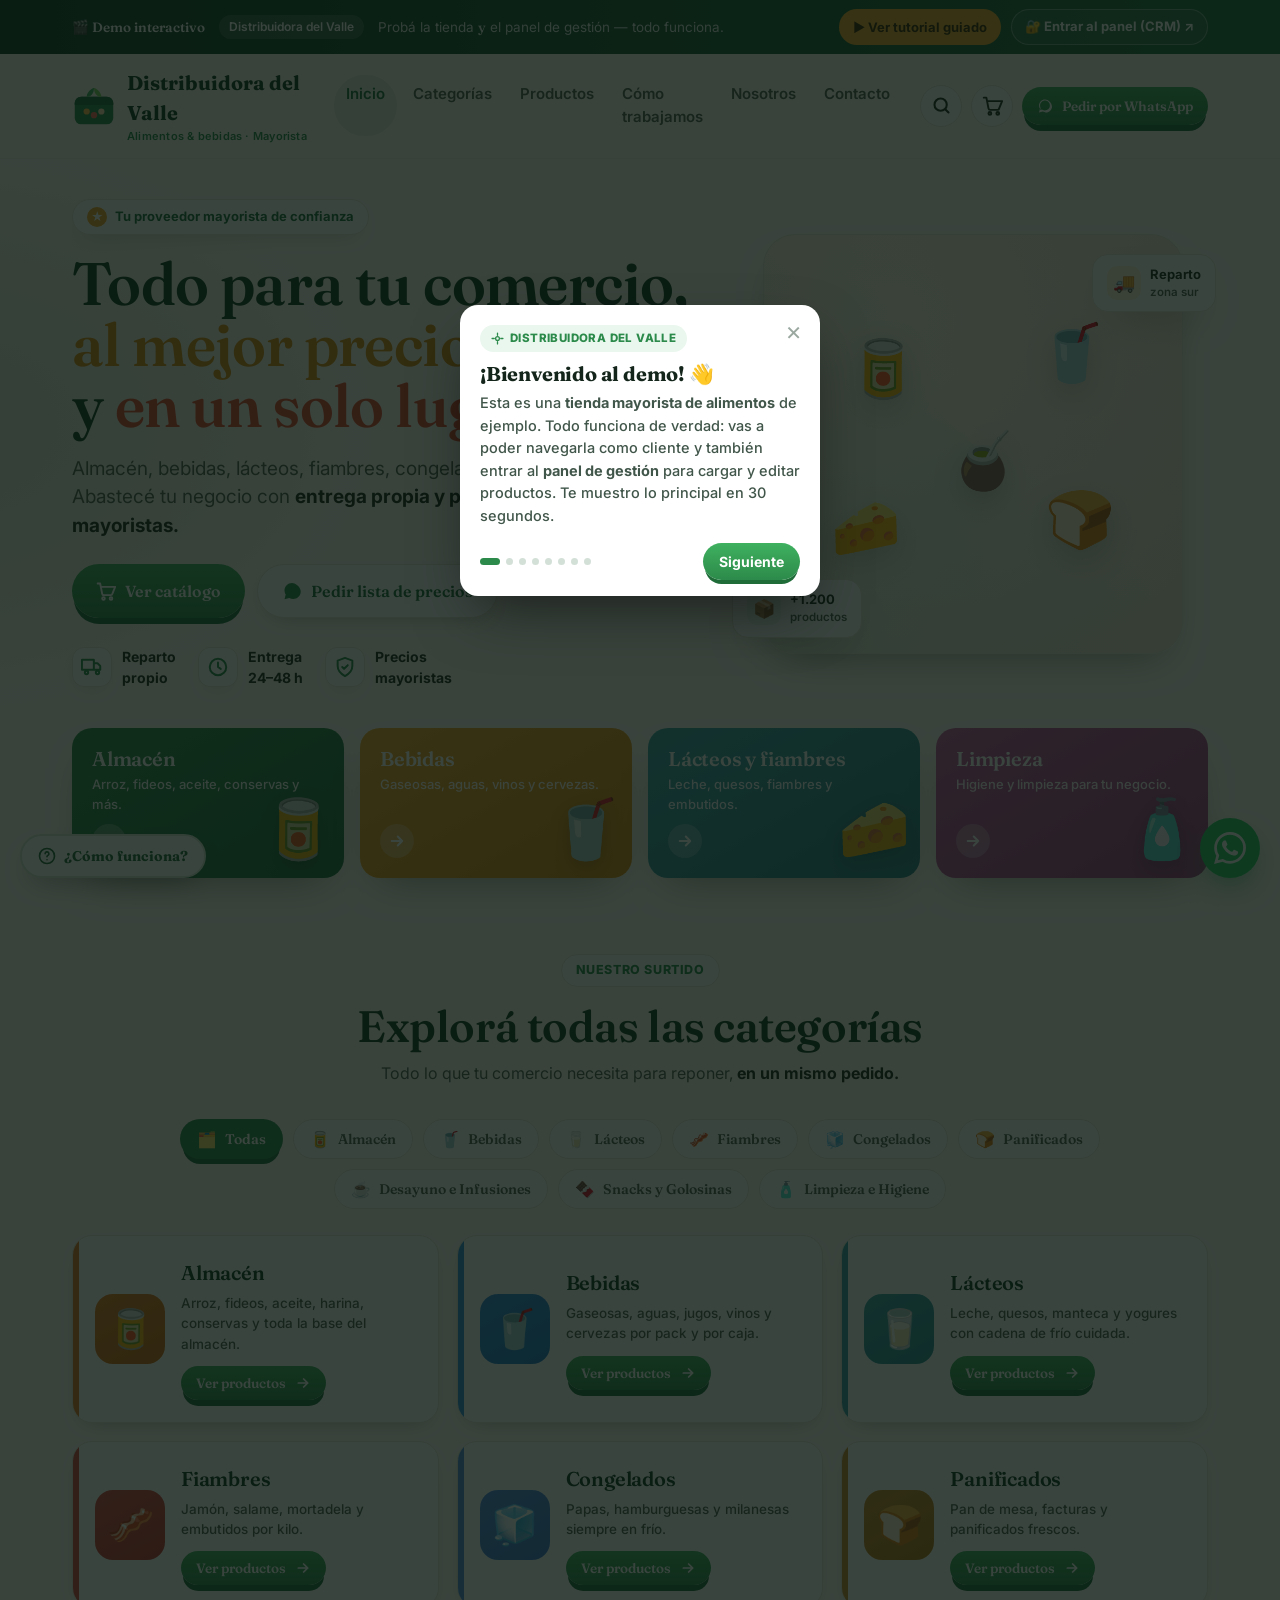
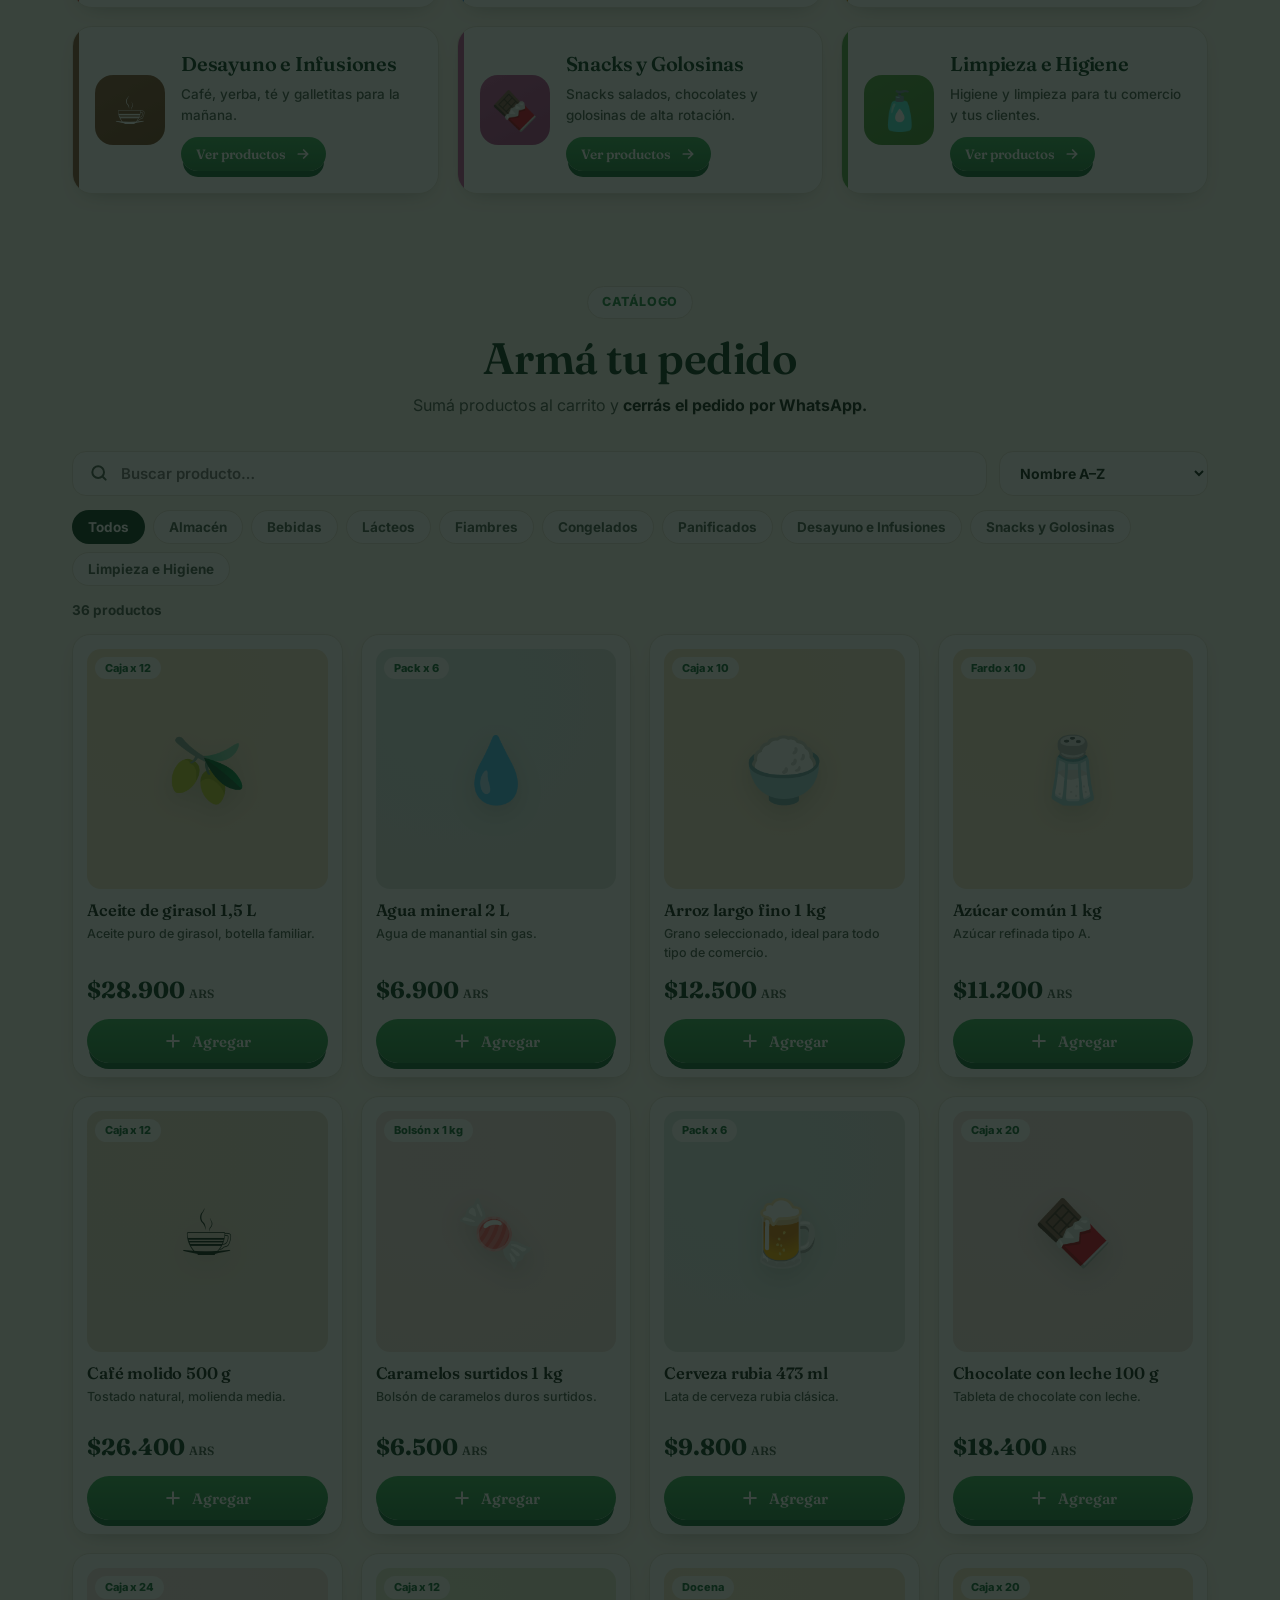
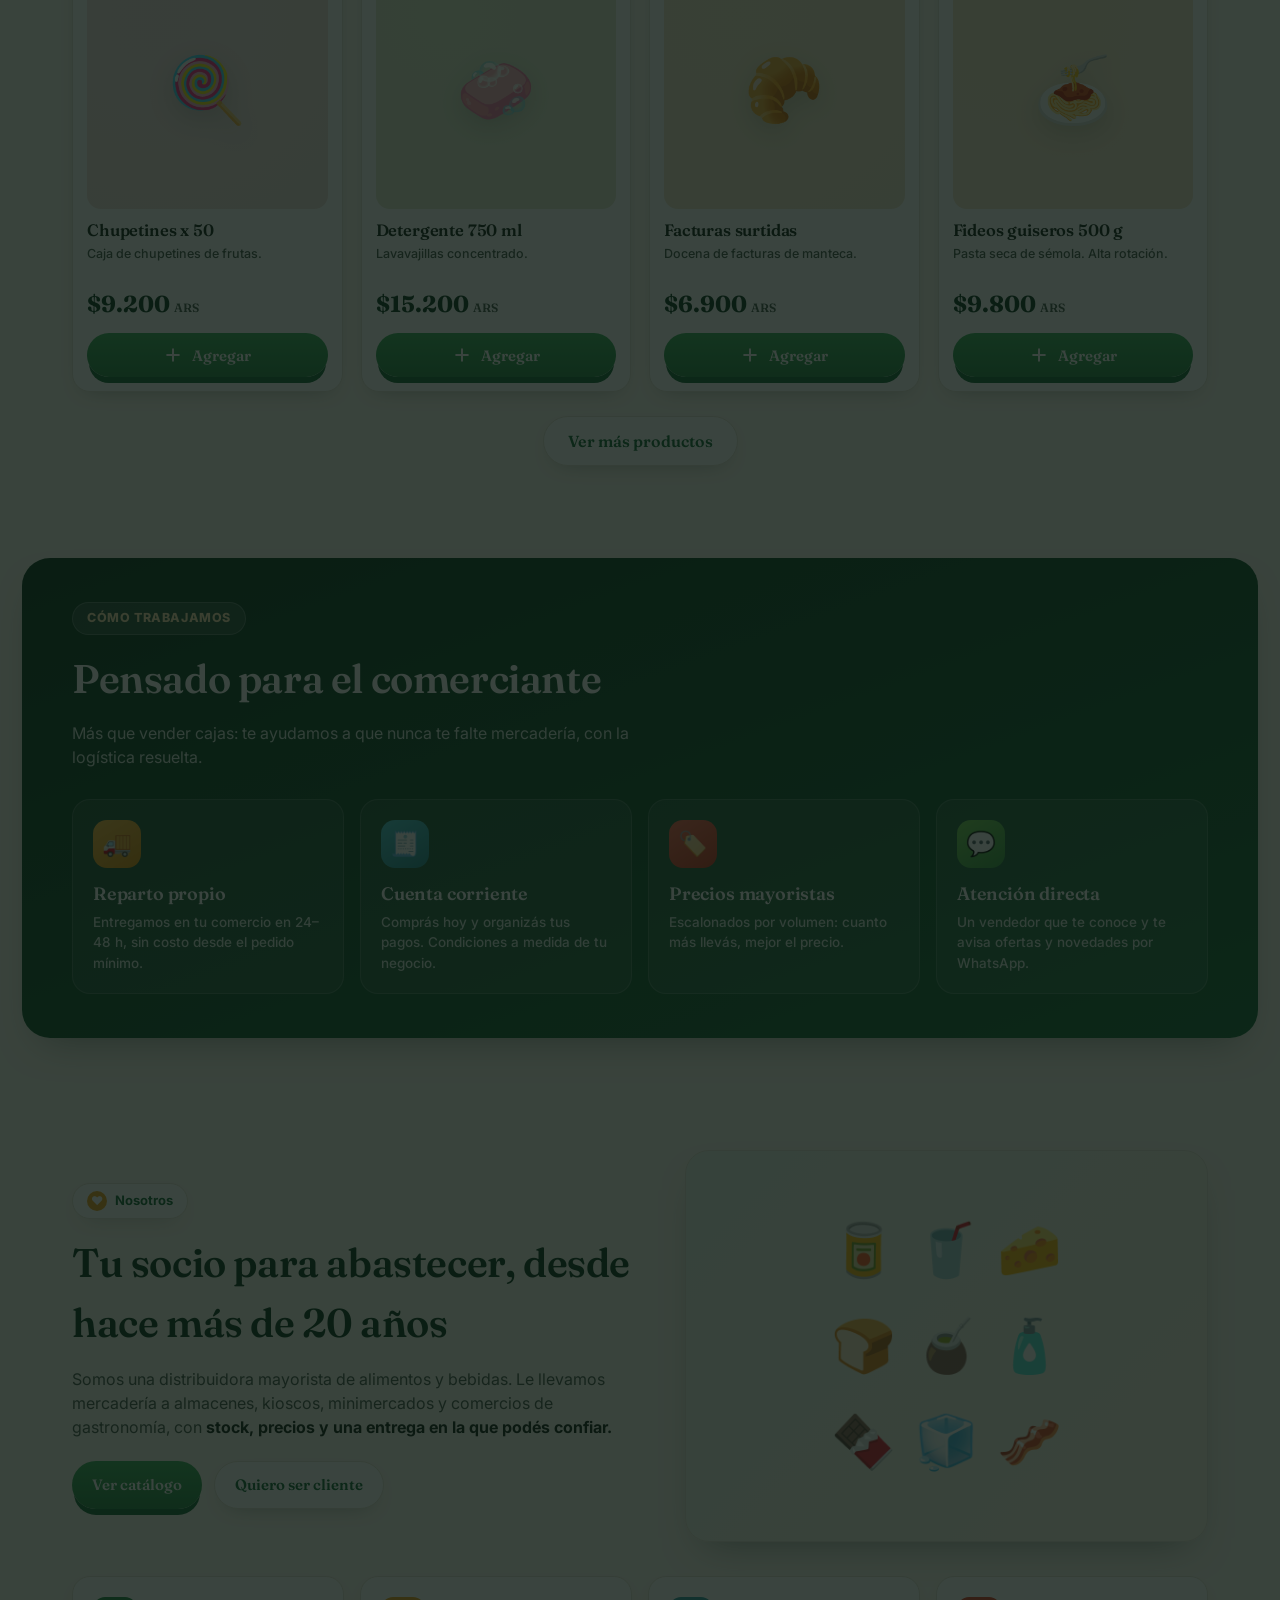
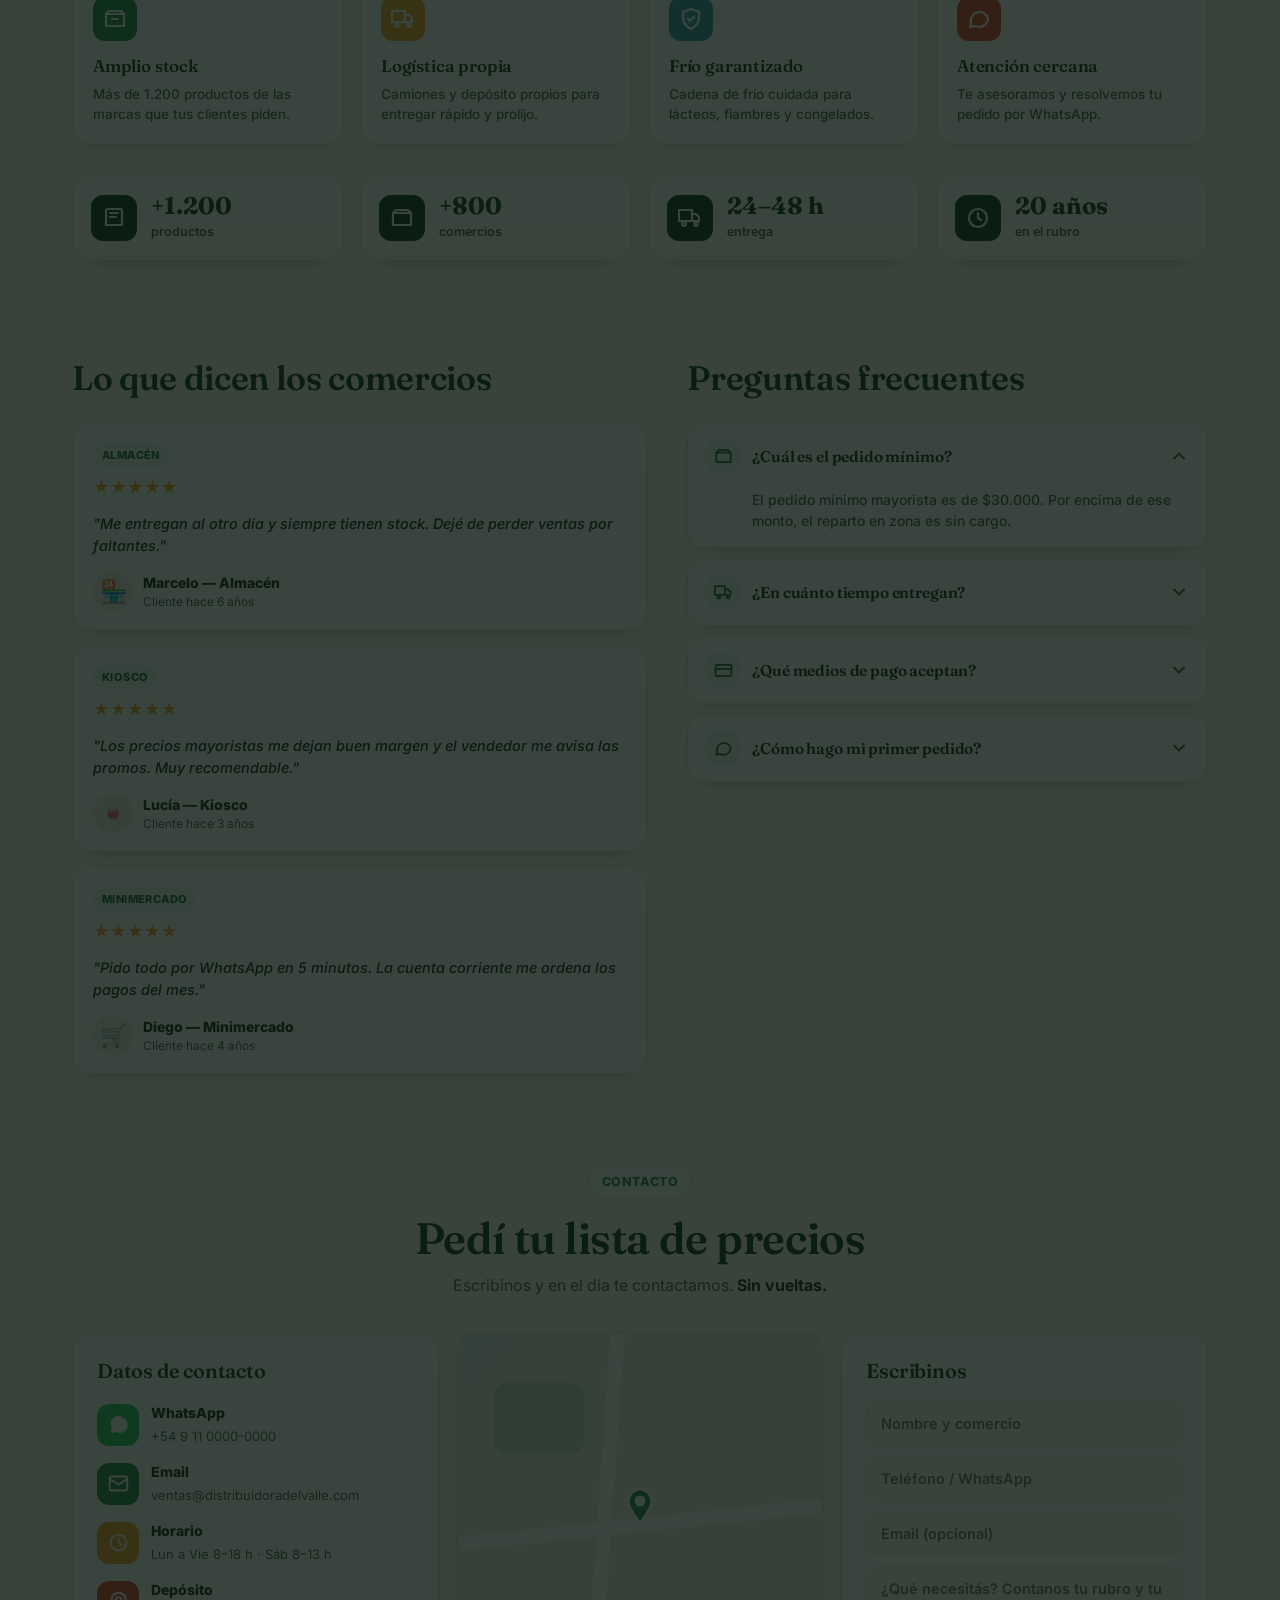
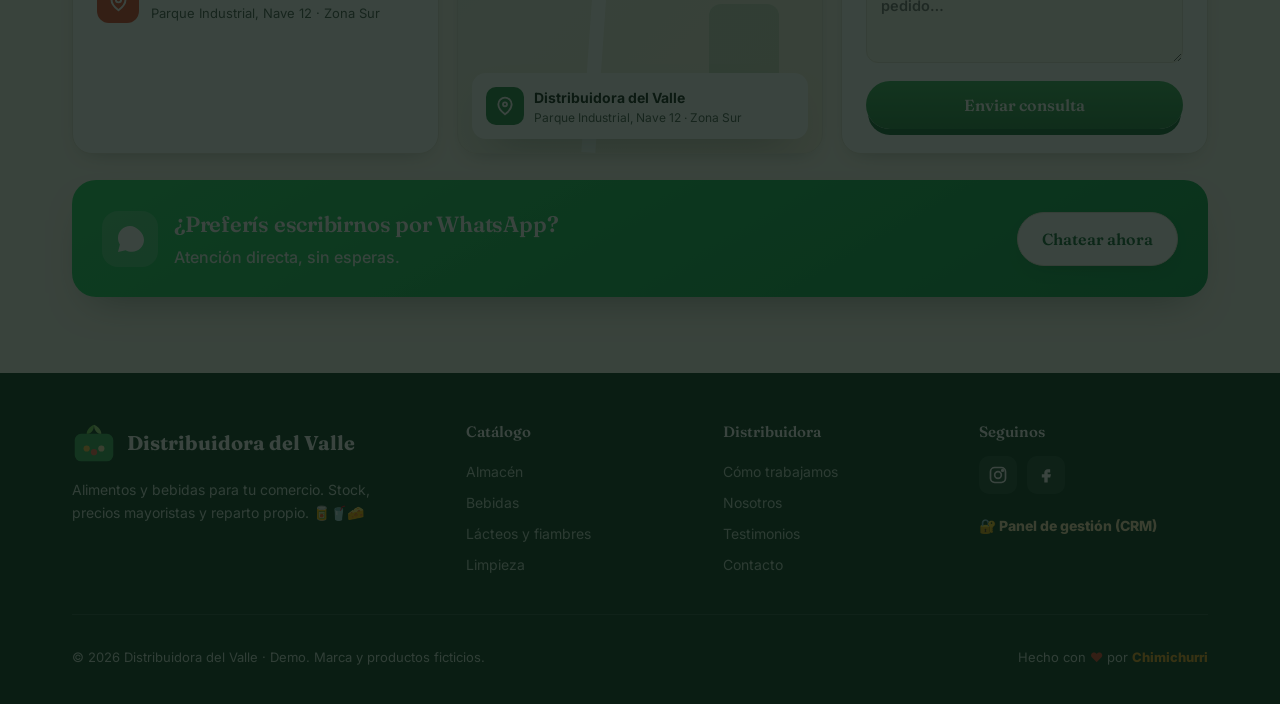
==== index.html @ 8af91041 "Demo Distribuidora del Valle (tienda + CRM + tutorial) — Chimichurri" ====
<!DOCTYPE html>
<html lang="es">
<head>
<meta charset="UTF-8">
<meta name="viewport" content="width=device-width, initial-scale=1.0">
<title>Distribuidora del Valle — Alimentos y bebidas para tu comercio</title>
<meta name="description" content="Demo interactivo de tienda mayorista + panel de gestión. Hecho por Chimichurri.">
<link rel="preconnect" href="https://fonts.googleapis.com">
<link rel="preconnect" href="https://fonts.gstatic.com" crossorigin>
<link href="https://fonts.googleapis.com/css2?family=Fraunces:opsz,wght@9..144,500;9..144,600;9..144,700&family=Inter:wght@400;500;600;700;800&display=swap" rel="stylesheet">
<link rel="stylesheet" href="styles.css?v=1">
<link rel="stylesheet" href="tour.css?v=1">
</head>
<body>

<!-- ============ RIBBON DEMO ============ -->
<div class="demobar">
  <div class="wrap">
    <b>🎬 Demo interactivo</b>
    <span class="chip">Distribuidora del Valle</span>
    <span style="opacity:.85">Probá la tienda <b>y</b> el panel de gestión — todo funciona.</span>
    <div class="db-actions">
      <button type="button" class="db-tour" id="startTour">▶ Ver tutorial guiado</button>
      <a href="admin.html" id="panelLink">🔐 Entrar al panel (CRM) ↗</a>
    </div>
  </div>
</div>

<!-- ============ HEADER ============ -->
<header class="header" id="header">
  <nav class="nav">
    <a href="#inicio" class="brand">
      <svg class="logo" viewBox="0 0 48 48" fill="none" xmlns="http://www.w3.org/2000/svg" aria-hidden="true">
        <rect x="3" y="14" width="42" height="30" rx="7" fill="#2c8a4a"/>
        <path d="M3 21c0-3.9 3.1-7 7-7h28c3.9 0 7 3.1 7 7v2H3v-2Z" fill="#1c6d3d"/>
        <path d="M24 4c-5 2-8 6-8 10 4 0 8-3 8-10Z" fill="#3fb15f"/>
        <path d="M24 4c5 2 8 6 8 10-4 0-8-3-8-10Z" fill="#7bd85a"/>
        <circle cx="16" cy="30" r="3.4" fill="#ffbe45"/><circle cx="24" cy="34" r="3.4" fill="#ff6a52"/><circle cx="32" cy="30" r="3.4" fill="#ffe6b3"/>
      </svg>
      <span>Distribuidora del Valle<small>Alimentos & bebidas · Mayorista</small></span>
    </a>
    <div class="menu">
      <a href="#inicio" class="active">Inicio</a>
      <a href="#categorias">Categorías</a>
      <a href="#productos">Productos</a>
      <a href="#servicios">Cómo trabajamos</a>
      <a href="#nosotros">Nosotros</a>
      <a href="#contacto">Contacto</a>
    </div>
    <div class="nav-tools">
      <button class="icon-btn" id="searchBtn" aria-label="Buscar">
        <svg viewBox="0 0 24 24" fill="none" stroke="currentColor" stroke-width="2.4" stroke-linecap="round"><circle cx="11" cy="11" r="7"/><path d="m20 20-3.2-3.2"/></svg>
      </button>
      <button class="icon-btn" id="cartBtn" aria-label="Carrito">
        <svg viewBox="0 0 24 24" fill="none" stroke="currentColor" stroke-width="2.2" stroke-linecap="round" stroke-linejoin="round"><circle cx="9" cy="21" r="1.6"/><circle cx="18" cy="21" r="1.6"/><path d="M2 3h3l2.4 12.3a2 2 0 0 0 2 1.7h8.2a2 2 0 0 0 2-1.6L23 7H6"/></svg>
        <span class="cart-count" id="cartCount" style="display:none">0</span>
      </button>
      <a href="#" class="btn btn-green btn-sm js-wa" data-wa="¡Hola! Quiero hacer un pedido mayorista."><svg class="wa-ico" viewBox="0 0 32 32" fill="currentColor"><path d="M16 3C9.4 3 4 8.4 4 15c0 2.4.7 4.6 1.9 6.5L4 29l7.7-1.8c1.8 1 3.9 1.6 6.1 1.6h.2c6.6 0 12-5.4 12-12S22.6 3 16 3zm0 21.8c-1.9 0-3.7-.5-5.3-1.5l-.4-.2-4 .9.9-3.9-.3-.4A9.8 9.8 0 0 1 6.2 15C6.2 9.6 10.6 5.2 16 5.2S25.8 9.6 25.8 15 21.4 24.8 16 24.8z"/></svg>Pedir por WhatsApp</a>
      <button class="icon-btn hamb" id="hambBtn" aria-label="Menú">
        <svg viewBox="0 0 24 24" fill="none" stroke="currentColor" stroke-width="2.4" stroke-linecap="round"><path d="M4 7h16M4 12h16M4 17h16"/></svg>
      </button>
    </div>
  </nav>
</header>

<!-- Mobile drawer -->
<div class="drawer" id="drawer">
  <div class="scrim" data-close></div>
  <div class="panel">
    <button class="close" data-close aria-label="Cerrar"><svg viewBox="0 0 24 24" fill="none" stroke="currentColor" stroke-width="2.4" stroke-linecap="round"><path d="M6 6l12 12M18 6L6 18"/></svg></button>
    <a href="#inicio" data-close>Inicio</a>
    <a href="#categorias" data-close>Categorías</a>
    <a href="#productos" data-close>Productos</a>
    <a href="#servicios" data-close>Cómo trabajamos</a>
    <a href="#nosotros" data-close>Nosotros</a>
    <a href="#contacto" data-close>Contacto</a>
    <a href="admin.html" data-close>🔐 Panel (CRM)</a>
    <a href="#" class="btn btn-green js-wa" data-wa="¡Hola! Quiero hacer un pedido." style="margin-top:10px">Pedir por WhatsApp</a>
  </div>
</div>

<!-- Cart drawer -->
<div class="drawer cart-drawer" id="cartDrawer">
  <div class="scrim" data-close></div>
  <div class="panel">
    <div class="cart-head">
      <h3>Tu pedido</h3>
      <button class="close" data-close aria-label="Cerrar"><svg viewBox="0 0 24 24" fill="none" stroke="currentColor" stroke-width="2.4" stroke-linecap="round"><path d="M6 6l12 12M18 6L6 18"/></svg></button>
    </div>
    <div class="cart-items" id="cartItems"></div>
    <div class="cart-empty" id="cartEmpty">
      <div style="font-size:56px">🛒</div>
      <p>Tu pedido está vacío.<br>Agregá productos del catálogo.</p>
      <a href="#productos" class="btn btn-green" data-close>Ver productos</a>
    </div>
    <div class="cart-foot" id="cartFoot" style="display:none">
      <div class="cart-total"><span>Total</span><b id="cartTotal">$0</b></div>
      <button type="button" class="btn btn-green btn-lg" id="checkoutBtn">Enviar pedido por WhatsApp</button>
      <button type="button" class="cart-clear" id="clearCartBtn">Vaciar pedido</button>
      <p class="cart-note" id="minNote"></p>
    </div>
  </div>
</div>

<!-- ============ HERO ============ -->
<section class="hero" id="inicio">
  <div class="wrap">
    <div class="hero-grid">
      <div class="hero-copy reveal">
        <span class="eyebrow"><span class="dot">★</span> Tu proveedor mayorista de confianza</span>
        <h1>Todo para tu comercio,<br><span class="amber">al mejor precio</span><br>y <span class="tomato">en un solo lugar</span></h1>
        <p class="sub">Almacén, bebidas, lácteos, fiambres, congelados y limpieza. Abastecé tu negocio con <b>entrega propia y precios mayoristas.</b></p>
        <div class="hero-cta">
          <a href="#productos" class="btn btn-green btn-lg">
            <svg viewBox="0 0 24 24" fill="none" stroke="currentColor" stroke-width="2.2" stroke-linecap="round" stroke-linejoin="round"><circle cx="9" cy="21" r="1.6"/><circle cx="18" cy="21" r="1.6"/><path d="M2 3h3l2.4 12.3a2 2 0 0 0 2 1.7h8.2a2 2 0 0 0 2-1.6L23 7H6"/></svg>
            Ver catálogo</a>
          <a href="#" class="btn btn-white btn-lg js-wa" data-wa="¡Hola! Quiero recibir la lista de precios mayorista."><svg class="wa-ico" viewBox="0 0 32 32" fill="#2c8a4a"><path d="M16 3C9.4 3 4 8.4 4 15c0 2.4.7 4.6 1.9 6.5L4 29l7.7-1.8c1.8 1 3.9 1.6 6.1 1.6h.2c6.6 0 12-5.4 12-12S22.6 3 16 3z"/></svg>Pedir lista de precios</a>
        </div>
        <div class="benefits">
          <div class="benefit"><span class="bi"><svg viewBox="0 0 24 24" fill="none" stroke="currentColor" stroke-width="2.2" stroke-linecap="round" stroke-linejoin="round"><path d="M1 4h13v11H1zM14 8h4l3 3v4h-7"/><circle cx="6" cy="18" r="1.8"/><circle cx="18" cy="18" r="1.8"/></svg></span>Reparto<br>propio</div>
          <div class="benefit"><span class="bi"><svg viewBox="0 0 24 24" fill="none" stroke="currentColor" stroke-width="2.2" stroke-linecap="round" stroke-linejoin="round"><circle cx="12" cy="12" r="9"/><path d="M12 7v5l3 2"/></svg></span>Entrega<br>24–48 h</div>
          <div class="benefit"><span class="bi"><svg viewBox="0 0 24 24" fill="none" stroke="currentColor" stroke-width="2.2" stroke-linecap="round" stroke-linejoin="round"><path d="M12 2 4 5v6c0 5 3.4 8.5 8 11 4.6-2.5 8-6 8-11V5Z"/><path d="m9 12 2 2 4-4"/></svg></span>Precios<br>mayoristas</div>
        </div>
      </div>
      <div class="hero-art reveal">
        <div class="hero-plate">
          <div class="ring"></div>
          <span class="em" style="left:20%;top:22%">🥫</span>
          <span class="em" style="right:18%;top:18%">🥤</span>
          <span class="em" style="left:16%;bottom:20%">🧀</span>
          <span class="em" style="right:16%;bottom:22%">🍞</span>
          <span class="em" style="left:44%;top:44%">🧉</span>
        </div>
        <div class="hero-badge hb1"><span class="hb-ic" style="background:#e9f7ee">📦</span><div><b>+1.200</b><span>productos</span></div></div>
        <div class="hero-badge hb2"><span class="hb-ic" style="background:#fff0d6">🚚</span><div><b>Reparto</b><span>zona sur</span></div></div>
      </div>
    </div>

    <!-- Quick cards -->
    <div class="quick">
      <a href="#productos" class="qcard q-green" data-jump="almacen"><h3>Almacén</h3><p>Arroz, fideos, aceite, conservas y más.</p><span class="go"><svg viewBox="0 0 24 24" fill="none" stroke="currentColor" stroke-width="2.6" stroke-linecap="round" stroke-linejoin="round"><path d="M5 12h14M13 6l6 6-6 6"/></svg></span><span class="em">🥫</span></a>
      <a href="#productos" class="qcard q-amber" data-jump="bebidas"><h3>Bebidas</h3><p>Gaseosas, aguas, vinos y cervezas.</p><span class="go"><svg viewBox="0 0 24 24" fill="none" stroke="currentColor" stroke-width="2.6" stroke-linecap="round" stroke-linejoin="round"><path d="M5 12h14M13 6l6 6-6 6"/></svg></span><span class="em">🥤</span></a>
      <a href="#productos" class="qcard q-cyan" data-jump="lacteos"><h3>Lácteos y fiambres</h3><p>Leche, quesos, fiambres y embutidos.</p><span class="go"><svg viewBox="0 0 24 24" fill="none" stroke="currentColor" stroke-width="2.6" stroke-linecap="round" stroke-linejoin="round"><path d="M5 12h14M13 6l6 6-6 6"/></svg></span><span class="em">🧀</span></a>
      <a href="#productos" class="qcard q-berry" data-jump="limpieza"><h3>Limpieza</h3><p>Higiene y limpieza para tu negocio.</p><span class="go"><svg viewBox="0 0 24 24" fill="none" stroke="currentColor" stroke-width="2.6" stroke-linecap="round" stroke-linejoin="round"><path d="M5 12h14M13 6l6 6-6 6"/></svg></span><span class="em">🧴</span></a>
    </div>
  </div>
</section>

<!-- ============ CATEGORÍAS ============ -->
<section class="band" id="categorias">
  <div class="wrap">
    <div class="section-head reveal">
      <span class="kicker">Nuestro surtido</span>
      <h2>Explorá todas las categorías</h2>
      <p>Todo lo que tu comercio necesita para reponer, <b>en un mismo pedido.</b></p>
    </div>
    <div class="tabs" id="catTabs"></div>
    <div class="cat-grid" id="catGrid"></div>
  </div>
</section>

<!-- ============ PRODUCTOS ============ -->
<section class="band tight" id="productos">
  <div class="wrap">
    <div class="section-head reveal">
      <span class="kicker">Catálogo</span>
      <h2>Armá tu pedido</h2>
      <p>Sumá productos al carrito y <b>cerrás el pedido por WhatsApp.</b></p>
    </div>
    <div class="shop-bar">
      <label class="shop-search"><svg viewBox="0 0 24 24" fill="none" stroke="currentColor" stroke-width="2.4" stroke-linecap="round"><circle cx="11" cy="11" r="7"/><path d="m20 20-3.2-3.2"/></svg><input type="search" id="shopSearch" placeholder="Buscar producto…" autocomplete="off"></label>
      <select id="shopSort" aria-label="Ordenar">
        <option value="az">Nombre A–Z</option>
        <option value="price-asc">Precio: menor a mayor</option>
        <option value="price-desc">Precio: mayor a menor</option>
      </select>
    </div>
    <div class="shop-cats" id="shopCats"></div>
    <div class="shop-count" id="shopCount"></div>
    <div class="prod-grid" id="prodGrid"></div>
    <div class="shop-empty" id="shopEmpty" style="display:none"><b>No encontramos productos</b><span>Probá con otra búsqueda o categoría.</span></div>
    <div class="shop-more" id="shopMore" style="display:none"><button type="button" class="btn btn-white btn-lg" id="loadMore">Ver más productos</button></div>
  </div>
</section>

<!-- ============ SERVICIOS ============ -->
<section class="band" id="servicios">
  <div class="svc-band reveal">
    <div class="svc-wrap">
      <div class="svc-head">
        <span class="kicker">Cómo trabajamos</span>
        <h2>Pensado para el comerciante</h2>
        <p>Más que vender cajas: te ayudamos a que nunca te falte mercadería, con la logística resuelta.</p>
      </div>
      <div class="svc-grid">
        <article class="svc"><span class="svc-ic sv-amber">🚚</span><h4>Reparto propio</h4><p>Entregamos en tu comercio en 24–48 h, sin costo desde el pedido mínimo.</p></article>
        <article class="svc"><span class="svc-ic sv-cyan">🧾</span><h4>Cuenta corriente</h4><p>Comprás hoy y organizás tus pagos. Condiciones a medida de tu negocio.</p></article>
        <article class="svc"><span class="svc-ic sv-tomato">🏷️</span><h4>Precios mayoristas</h4><p>Escalonados por volumen: cuanto más llevás, mejor el precio.</p></article>
        <article class="svc"><span class="svc-ic sv-lime">💬</span><h4>Atención directa</h4><p>Un vendedor que te conoce y te avisa ofertas y novedades por WhatsApp.</p></article>
      </div>
    </div>
  </div>
</section>

<!-- ============ NOSOTROS ============ -->
<section class="band" id="nosotros">
  <div class="wrap">
    <div class="about-top">
      <div class="reveal">
        <span class="eyebrow"><span class="dot">♥</span> Nosotros</span>
        <h2>Tu socio para abastecer, desde hace más de 20 años</h2>
        <p class="lead">Somos una distribuidora mayorista de alimentos y bebidas. Le llevamos mercadería a almacenes, kioscos, minimercados y comercios de gastronomía, con <b>stock, precios y una entrega en la que podés confiar.</b></p>
        <div class="hero-cta" style="margin-top:22px">
          <a href="#productos" class="btn btn-green">Ver catálogo</a>
          <a href="#" class="btn btn-white js-wa" data-wa="¡Hola! Quiero abrir una cuenta como comercio.">Quiero ser cliente</a>
        </div>
      </div>
      <div class="about-shot reveal">
        <div class="grid-em">
          <span>🥫</span><span>🥤</span><span>🧀</span>
          <span>🍞</span><span>🧉</span><span>🧴</span>
          <span>🍫</span><span>🧊</span><span>🥓</span>
        </div>
      </div>
    </div>
    <div class="about-blocks">
      <div class="ablock a-green reveal"><span class="ai"><svg viewBox="0 0 24 24" fill="none" stroke="currentColor" stroke-width="2.2" stroke-linecap="round" stroke-linejoin="round"><path d="M3 7h18v12H3zM3 7l3-3h12l3 3"/><path d="M9 12h6"/></svg></span><h4>Amplio stock</h4><p>Más de 1.200 productos de las marcas que tus clientes piden.</p></div>
      <div class="ablock a-amber reveal"><span class="ai"><svg viewBox="0 0 24 24" fill="none" stroke="currentColor" stroke-width="2.2" stroke-linecap="round" stroke-linejoin="round"><path d="M1 4h13v11H1zM14 8h4l3 3v4h-7"/><circle cx="6" cy="18" r="1.8"/><circle cx="18" cy="18" r="1.8"/></svg></span><h4>Logística propia</h4><p>Camiones y depósito propios para entregar rápido y prolijo.</p></div>
      <div class="ablock a-cyan reveal"><span class="ai"><svg viewBox="0 0 24 24" fill="none" stroke="currentColor" stroke-width="2.2" stroke-linecap="round" stroke-linejoin="round"><path d="M12 2 4 5v6c0 5 3.4 8.5 8 11 4.6-2.5 8-6 8-11V5Z"/><path d="m9 12 2 2 4-4"/></svg></span><h4>Frío garantizado</h4><p>Cadena de frío cuidada para lácteos, fiambres y congelados.</p></div>
      <div class="ablock a-tomato reveal"><span class="ai"><svg viewBox="0 0 24 24" fill="none" stroke="currentColor" stroke-width="2.2" stroke-linecap="round" stroke-linejoin="round"><path d="M21 11.5a8.4 8.4 0 0 1-9 8.4 8.4 8.4 0 0 1-4-1L3 20l1.1-4a8.4 8.4 0 1 1 16.9-4.5Z"/></svg></span><h4>Atención cercana</h4><p>Te asesoramos y resolvemos tu pedido por WhatsApp.</p></div>
    </div>
    <div class="stats">
      <div class="stat reveal"><span class="si"><svg viewBox="0 0 24 24" fill="none" stroke="currentColor" stroke-width="2.2" stroke-linecap="round" stroke-linejoin="round"><path d="M4 19V5a2 2 0 0 1 2-2h12a2 2 0 0 1 2 2v14"/><path d="M4 19h16M8 7h8M8 11h6"/></svg></span><div><b>+1.200</b><span>productos</span></div></div>
      <div class="stat reveal"><span class="si"><svg viewBox="0 0 24 24" fill="none" stroke="currentColor" stroke-width="2.2" stroke-linecap="round" stroke-linejoin="round"><path d="M3 7h18v12H3zM3 7l3-3h12l3 3"/></svg></span><div><b>+800</b><span>comercios</span></div></div>
      <div class="stat reveal"><span class="si"><svg viewBox="0 0 24 24" fill="none" stroke="currentColor" stroke-width="2.2" stroke-linecap="round" stroke-linejoin="round"><path d="M1 4h13v11H1zM14 8h4l3 3v4h-7"/><circle cx="6" cy="18" r="1.8"/><circle cx="18" cy="18" r="1.8"/></svg></span><div><b>24–48 h</b><span>entrega</span></div></div>
      <div class="stat reveal"><span class="si"><svg viewBox="0 0 24 24" fill="none" stroke="currentColor" stroke-width="2.2" stroke-linecap="round" stroke-linejoin="round"><circle cx="12" cy="12" r="9"/><path d="M12 7v5l3 2"/></svg></span><div><b>20 años</b><span>en el rubro</span></div></div>
    </div>
  </div>
</section>

<!-- ============ TESTIMONIOS + FAQ ============ -->
<section class="band tight" id="testimonios">
  <div class="wrap">
    <div class="tf-grid">
      <div class="reveal">
        <h2>Lo que dicen los comercios</h2>
        <div class="testi-grid">
          <article class="testi"><span class="tag">Almacén</span><div class="stars">★★★★★</div><p class="txt">"Me entregan al otro día y siempre tienen stock. Dejé de perder ventas por faltantes."</p><div class="who"><span class="av">🏪</span><div><div class="nm">Marcelo — Almacén</div><div class="role">Cliente hace 6 años</div></div></div></article>
          <article class="testi"><span class="tag">Kiosco</span><div class="stars">★★★★★</div><p class="txt">"Los precios mayoristas me dejan buen margen y el vendedor me avisa las promos. Muy recomendable."</p><div class="who"><span class="av">🍬</span><div><div class="nm">Lucía — Kiosco</div><div class="role">Cliente hace 3 años</div></div></div></article>
          <article class="testi"><span class="tag">Minimercado</span><div class="stars">★★★★★</div><p class="txt">"Pido todo por WhatsApp en 5 minutos. La cuenta corriente me ordena los pagos del mes."</p><div class="who"><span class="av">🛒</span><div><div class="nm">Diego — Minimercado</div><div class="role">Cliente hace 4 años</div></div></div></article>
        </div>
      </div>
      <div class="reveal">
        <h2>Preguntas frecuentes</h2>
        <div class="faq-list" id="faqList">
          <div class="faq"><button class="q"><span class="fi"><svg viewBox="0 0 24 24" fill="none" stroke="currentColor" stroke-width="2.2" stroke-linecap="round" stroke-linejoin="round"><path d="M3 7h18v12H3zM3 7l3-3h12l3 3"/></svg></span><h4>¿Cuál es el pedido mínimo?</h4><svg class="chev" viewBox="0 0 24 24" fill="none" stroke="currentColor" stroke-width="2.4" stroke-linecap="round" stroke-linejoin="round"><path d="m6 9 6 6 6-6"/></svg></button><div class="a"><p>El pedido mínimo mayorista es de $30.000. Por encima de ese monto, el reparto en zona es sin cargo.</p></div></div>
          <div class="faq"><button class="q"><span class="fi"><svg viewBox="0 0 24 24" fill="none" stroke="currentColor" stroke-width="2.2" stroke-linecap="round" stroke-linejoin="round"><path d="M1 4h13v11H1zM14 8h4l3 3v4h-7"/><circle cx="6" cy="18" r="1.8"/><circle cx="18" cy="18" r="1.8"/></svg></span><h4>¿En cuánto tiempo entregan?</h4><svg class="chev" viewBox="0 0 24 24" fill="none" stroke="currentColor" stroke-width="2.4" stroke-linecap="round" stroke-linejoin="round"><path d="m6 9 6 6 6-6"/></svg></button><div class="a"><p>Entre 24 y 48 h hábiles según la zona. Coordinamos el día de reparto por WhatsApp.</p></div></div>
          <div class="faq"><button class="q"><span class="fi"><svg viewBox="0 0 24 24" fill="none" stroke="currentColor" stroke-width="2.2" stroke-linecap="round" stroke-linejoin="round"><rect x="2" y="5" width="20" height="14" rx="2"/><path d="M2 10h20"/></svg></span><h4>¿Qué medios de pago aceptan?</h4><svg class="chev" viewBox="0 0 24 24" fill="none" stroke="currentColor" stroke-width="2.4" stroke-linecap="round" stroke-linejoin="round"><path d="m6 9 6 6 6-6"/></svg></button><div class="a"><p>Efectivo, transferencia y cuenta corriente para clientes habituales. También billeteras virtuales.</p></div></div>
          <div class="faq"><button class="q"><span class="fi"><svg viewBox="0 0 24 24" fill="none" stroke="currentColor" stroke-width="2.2" stroke-linecap="round" stroke-linejoin="round"><path d="M21 11.5a8.4 8.4 0 0 1-9 8.4 8.4 8.4 0 0 1-4-1L3 20l1.1-4a8.4 8.4 0 1 1 16.9-4.5Z"/></svg></span><h4>¿Cómo hago mi primer pedido?</h4><svg class="chev" viewBox="0 0 24 24" fill="none" stroke="currentColor" stroke-width="2.4" stroke-linecap="round" stroke-linejoin="round"><path d="m6 9 6 6 6-6"/></svg></button><div class="a"><p>Armás el carrito acá y lo enviás por WhatsApp. Te confirmamos stock, total y día de entrega.</p></div></div>
        </div>
      </div>
    </div>
  </div>
</section>

<!-- ============ CONTACTO ============ -->
<section class="band" id="contacto">
  <div class="wrap">
    <div class="section-head reveal">
      <span class="kicker">Contacto</span>
      <h2>Pedí tu lista de precios</h2>
      <p>Escribinos y en el día te contactamos. <b>Sin vueltas.</b></p>
    </div>
    <div class="contact-grid">
      <div class="cbox reveal">
        <h3>Datos de contacto</h3>
        <div class="cinfo">
          <a class="cline js-wa" data-wa="¡Hola! Quiero hacer una consulta." href="#"><span class="ci ci-wa"><svg viewBox="0 0 32 32" fill="#fff"><path d="M16 3C9.4 3 4 8.4 4 15c0 2.4.7 4.6 1.9 6.5L4 29l7.7-1.8c1.8 1 3.9 1.6 6.1 1.6h.2c6.6 0 12-5.4 12-12S22.6 3 16 3z"/></svg></span><div><b>WhatsApp</b><span id="waPretty">+54 9 11 0000-0000</span></div></a>
          <div class="cline"><span class="ci ci-green"><svg viewBox="0 0 24 24" fill="none" stroke="#fff" stroke-width="2.2" stroke-linecap="round" stroke-linejoin="round"><rect x="2" y="4" width="20" height="16" rx="2"/><path d="m2 7 10 6 10-6"/></svg></span><div><b>Email</b><span id="emailTxt">ventas@distribuidoradelvalle.com</span></div></div>
          <div class="cline"><span class="ci ci-amber"><svg viewBox="0 0 24 24" fill="none" stroke="#fff" stroke-width="2.2" stroke-linecap="round" stroke-linejoin="round"><circle cx="12" cy="12" r="9"/><path d="M12 7v5l3 2"/></svg></span><div><b>Horario</b><span id="hoursTxt">Lun a Vie 8–18 h · Sáb 8–13 h</span></div></div>
          <div class="cline"><span class="ci ci-tomato"><svg viewBox="0 0 24 24" fill="none" stroke="#fff" stroke-width="2.2" stroke-linecap="round" stroke-linejoin="round"><path d="M20 10c0 6-8 12-8 12s-8-6-8-12a8 8 0 0 1 16 0Z"/><circle cx="12" cy="10" r="3"/></svg></span><div><b>Depósito</b><span id="addrTxt">Parque Industrial, Nave 12 · Zona Sur</span></div></div>
        </div>
      </div>

      <div class="map">
        <span class="road r1"></span><span class="road r2"></span>
        <span class="park p1"></span><span class="park p2"></span>
        <span class="pin"><svg viewBox="0 0 24 24" fill="#2c8a4a" stroke="#fff" stroke-width="1.5"><path d="M12 2a7 7 0 0 0-7 7c0 5 7 13 7 13s7-8 7-13a7 7 0 0 0-7-7Z"/><circle cx="12" cy="9" r="2.6" fill="#fff"/></svg></span>
        <div class="mcard"><span class="mi"><svg viewBox="0 0 24 24" width="20" height="20" fill="none" stroke="#fff" stroke-width="2.2"><path d="M20 10c0 6-8 12-8 12s-8-6-8-12a8 8 0 0 1 16 0Z"/><circle cx="12" cy="10" r="2.4"/></svg></span><div><b>Distribuidora del Valle</b><span>Parque Industrial, Nave 12 · Zona Sur</span></div></div>
      </div>

      <div class="cbox reveal">
        <h3>Escribinos</h3>
        <form id="contactForm">
          <div class="form-field"><input type="text" name="nombre" placeholder="Nombre y comercio" required></div>
          <div class="form-field"><input type="tel" name="tel" placeholder="Teléfono / WhatsApp" required></div>
          <div class="form-field"><input type="email" name="email" placeholder="Email (opcional)"></div>
          <div class="form-field"><textarea name="msg" placeholder="¿Qué necesitás? Contanos tu rubro y tu pedido…" required></textarea></div>
          <button type="submit" class="btn btn-green btn-lg" style="width:100%">Enviar consulta</button>
        </form>
      </div>
    </div>

    <div class="contact-cta">
      <div class="lt"><span class="wa-big"><svg viewBox="0 0 32 32" fill="#fff"><path d="M16 3C9.4 3 4 8.4 4 15c0 2.4.7 4.6 1.9 6.5L4 29l7.7-1.8c1.8 1 3.9 1.6 6.1 1.6h.2c6.6 0 12-5.4 12-12S22.6 3 16 3z"/></svg></span><div><h3>¿Preferís escribirnos por WhatsApp?</h3><p>Atención directa, sin esperas.</p></div></div>
      <a href="#" class="btn btn-white btn-lg js-wa" data-wa="¡Hola! Quiero hacer un pedido mayorista.">Chatear ahora</a>
    </div>
  </div>
</section>

<!-- ============ FOOTER ============ -->
<footer class="footer">
  <div class="wrap">
    <div class="foot-grid">
      <div class="foot-brand">
        <a href="#inicio" class="brand"><svg class="logo" viewBox="0 0 48 48" fill="none" aria-hidden="true"><rect x="3" y="14" width="42" height="30" rx="7" fill="#3fb15f"/><path d="M24 4c-5 2-8 6-8 10 4 0 8-3 8-10Z" fill="#7bd85a"/><path d="M24 4c5 2 8 6 8 10-4 0-8-3-8-10Z" fill="#a9e884"/><circle cx="16" cy="30" r="3.4" fill="#ffbe45"/><circle cx="24" cy="34" r="3.4" fill="#ff6a52"/><circle cx="32" cy="30" r="3.4" fill="#ffe6b3"/></svg><span style="color:#fff">Distribuidora del Valle</span></a>
        <p>Alimentos y bebidas para tu comercio. Stock, precios mayoristas y reparto propio. 🥫🥤🧀</p>
      </div>
      <div class="foot-col">
        <h5>Catálogo</h5>
        <a href="#productos">Almacén</a><a href="#productos">Bebidas</a><a href="#productos">Lácteos y fiambres</a><a href="#productos">Limpieza</a>
      </div>
      <div class="foot-col">
        <h5>Distribuidora</h5>
        <a href="#servicios">Cómo trabajamos</a><a href="#nosotros">Nosotros</a><a href="#testimonios">Testimonios</a><a href="#contacto">Contacto</a>
      </div>
      <div class="foot-col">
        <h5>Seguinos</h5>
        <div class="socials">
          <a href="#" aria-label="Instagram"><svg viewBox="0 0 24 24" fill="none" stroke="currentColor" stroke-width="2"><rect x="3" y="3" width="18" height="18" rx="5"/><circle cx="12" cy="12" r="4"/><circle cx="17.5" cy="6.5" r="1" fill="currentColor"/></svg></a>
          <a href="#" aria-label="Facebook"><svg viewBox="0 0 24 24" fill="currentColor"><path d="M14 9h3V5h-3c-2.2 0-4 1.8-4 4v2H7v4h3v6h4v-6h3l1-4h-4V9c0-.6.4-1 1-1Z"/></svg></a>
        </div>
        <div style="margin-top:16px"><a href="admin.html" style="color:#ffe6b3;font-weight:800">🔐 Panel de gestión (CRM)</a></div>
      </div>
    </div>
    <div class="foot-bottom">
      <p>© 2026 Distribuidora del Valle · Demo. Marca y productos ficticios.</p>
      <p class="made-by">Hecho con <span class="heart">♥</span> por <a href="https://www.chimichurridiseno.com" target="_blank" rel="noopener">Chimichurri</a></p>
    </div>
  </div>
</footer>

<a href="#" class="fab js-wa" data-wa="¡Hola! Quiero hacer un pedido mayorista." aria-label="WhatsApp"><svg viewBox="0 0 24 24" fill="currentColor"><path d="M17.472 14.382c-.297-.149-1.758-.867-2.03-.967-.273-.099-.471-.148-.67.15-.197.297-.767.966-.94 1.164-.173.199-.347.223-.644.075-.297-.15-1.255-.463-2.39-1.475-.883-.788-1.48-1.761-1.653-2.059-.173-.297-.018-.458.13-.606.134-.133.298-.347.446-.52.149-.174.198-.298.298-.497.099-.198.05-.371-.025-.52-.075-.149-.669-1.612-.916-2.207-.242-.579-.487-.5-.669-.51l-.57-.01c-.198 0-.52.074-.792.372-.272.297-1.04 1.016-1.04 2.479 0 1.462 1.065 2.875 1.213 3.074.149.198 2.096 3.2 5.077 4.487.71.306 1.263.489 1.694.625.712.227 1.36.195 1.872.118.571-.085 1.758-.719 2.006-1.413.248-.694.248-1.29.173-1.414-.074-.124-.272-.198-.57-.347m-5.421 7.403h-.004a9.87 9.87 0 01-5.031-1.378l-.361-.214-3.741.982.998-3.648-.235-.374a9.86 9.86 0 01-1.51-5.26c.001-5.45 4.436-9.884 9.888-9.884 2.64 0 5.122 1.03 6.988 2.898a9.825 9.825 0 012.893 6.994c-.003 5.45-4.437 9.884-9.885 9.884m8.413-18.297A11.815 11.815 0 0012.05 0C5.495 0 .16 5.335.157 11.892c0 2.096.547 4.142 1.588 5.945L.057 24l6.305-1.654a11.882 11.882 0 005.683 1.448h.005c6.554 0 11.89-5.335 11.893-11.893a11.821 11.821 0 00-3.48-8.413z"/></svg></a>

<div class="toast" id="toast"><span class="tk"><svg viewBox="0 0 24 24" width="16" height="16" fill="none" stroke="#fff" stroke-width="2.6" stroke-linecap="round" stroke-linejoin="round"><path d="M20 7 9 18l-5-5"/></svg></span><b id="toastMsg">Agregado al pedido</b></div>

<script src="config.js?v=1"></script>
<script src="products-data.js?v=1"></script>
<script src="store.js?v=1"></script>
<script src="tour.js?v=1"></script>
<script src="app.js?v=1"></script>
</body>
</html>
---- styles.css ----
/* ===========================================================================
   Distribuidora del Valle — DEMO · Estilos de la tienda
   Paleta: verde fresco + ámbar cálido + crema. Tipos: Fraunces / Inter.
   =========================================================================== */
:root{
  --green-900:#0f3d24; --green-700:#1c6d3d; --green-600:#2c8a4a; --green-500:#3fb15f;
  --amber:#f0a726; --amber-d:#d98a12; --tomato:#e2452f; --berry:#c2569b;
  --cream:#fbf7ee; --cream-2:#f4eee0; --card:#ffffff;
  --ink:#16281d; --ink-soft:#4b5f52; --line:#e7e2d4;
  --head:"Fraunces",Georgia,"Times New Roman",serif;
  --body:"Inter",system-ui,-apple-system,Segoe UI,Roboto,sans-serif;
  --shadow:0 18px 40px -22px rgba(15,40,25,.5);
  --shadow-sm:0 8px 22px -14px rgba(15,40,25,.45);
  --wrap:1180px;
}
*{box-sizing:border-box}
html{scroll-behavior:smooth}
body{
  margin:0; font-family:var(--body); color:var(--ink); background:var(--cream);
  overflow-x:hidden; line-height:1.5;
  background-image:
    radial-gradient(900px 500px at 88% -8%, rgba(240,167,38,.16), transparent 60%),
    radial-gradient(760px 480px at -6% 6%, rgba(44,138,74,.14), transparent 60%);
  background-repeat:no-repeat;
}
img{max-width:100%;display:block}
a{color:inherit;text-decoration:none}
button{font-family:inherit;cursor:pointer}
h1,h2,h3,h4{font-family:var(--head);margin:0;font-weight:600;letter-spacing:-.01em}
.wrap{max-width:var(--wrap);margin:0 auto;padding:0 22px}

/* ---------- botones ---------- */
.btn{
  display:inline-flex;align-items:center;justify-content:center;gap:9px;
  border:none;border-radius:999px;font-family:var(--head);font-weight:600;font-size:15px;
  padding:12px 20px;transition:transform .14s,box-shadow .15s,background .15s;white-space:nowrap;
}
.btn svg{width:20px;height:20px}
.btn:active{transform:translateY(1px)}
.btn-green{background:linear-gradient(180deg,var(--green-500),var(--green-600));color:#fff;box-shadow:0 8px 0 -2px var(--green-700)}
.btn-green:hover{transform:translateY(-2px);box-shadow:0 10px 0 -2px var(--green-700);color:#fff}
.btn-amber{background:linear-gradient(180deg,#ffbe45,var(--amber));color:#3a2600;box-shadow:0 8px 0 -2px var(--amber-d)}
.btn-amber:hover{transform:translateY(-2px)}
.btn-white{background:#fff;color:var(--green-700);box-shadow:var(--shadow-sm);border:1.5px solid var(--line)}
.btn-white:hover{transform:translateY(-2px);color:var(--green-700)}
.btn-sm{padding:9px 15px;font-size:13.5px}
.btn-sm svg{width:16px;height:16px}
.btn-lg{padding:14px 24px;font-size:16px}
.wa-ico{width:20px;height:20px}

/* ---------- ribbon demo ---------- */
.demobar{
  background:linear-gradient(90deg,var(--green-900),var(--green-700));color:#fff;
  font-size:13.5px;position:relative;z-index:60;
}
.demobar .wrap{display:flex;align-items:center;gap:14px;flex-wrap:wrap;padding-top:9px;padding-bottom:9px}
.demobar b{font-family:var(--head);font-weight:600}
.demobar .chip{background:rgba(255,255,255,.15);border-radius:999px;padding:3px 10px;font-weight:600;font-size:12px}
.demobar .db-actions{margin-left:auto;display:flex;gap:10px;flex-wrap:wrap}
.demobar a,.demobar button{
  color:#fff;font-weight:700;font-size:13px;border-radius:999px;padding:7px 13px;
  border:1.5px solid rgba(255,255,255,.35);background:rgba(255,255,255,.08);display:inline-flex;align-items:center;gap:6px;transition:background .15s
}
.demobar a:hover,.demobar button:hover{background:rgba(255,255,255,.2);color:#fff}
.demobar .db-tour{background:var(--amber);color:#3a2600;border-color:transparent}
.demobar .db-tour:hover{background:#ffc44d;color:#3a2600}

/* ---------- header ---------- */
.header{position:sticky;top:0;z-index:50;transition:padding .2s,background .2s,box-shadow .2s;padding:14px 0;background:#fbf7ee;border-bottom:1px solid rgba(231,226,212,.6)}
.header.shrink{padding:8px 0;box-shadow:0 8px 24px -18px rgba(15,40,25,.55);background:#fbf7ee}
.nav{max-width:var(--wrap);margin:0 auto;padding:0 22px;display:flex;align-items:center;gap:18px}
.brand{display:flex;align-items:center;gap:11px;font-family:var(--head);font-weight:700;font-size:20px;color:var(--green-900)}
.brand .logo{width:44px;height:44px;flex:none}
.brand small{display:block;font-family:var(--body);font-weight:600;font-size:11px;color:var(--green-600);letter-spacing:.02em}
.menu{display:flex;gap:4px;margin:0 auto}
.menu a{font-weight:600;font-size:15px;color:var(--ink-soft);padding:8px 12px;border-radius:999px;transition:background .15s,color .15s}
.menu a:hover{color:var(--green-700);background:rgba(44,138,74,.08)}
.menu a.active{color:var(--green-700);background:rgba(44,138,74,.12)}
.nav-tools{display:flex;align-items:center;gap:9px}
.icon-btn{position:relative;width:42px;height:42px;border-radius:50%;border:1.5px solid var(--line);background:#fff;color:var(--ink);display:grid;place-items:center;transition:background .15s,color .15s,transform .12s}
.icon-btn:hover{background:var(--green-600);color:#fff;border-color:transparent}
.icon-btn svg{width:21px;height:21px}
.cart-count{position:absolute;top:-5px;right:-5px;min-width:20px;height:20px;padding:0 5px;border-radius:999px;background:var(--tomato);color:#fff;font-family:var(--body);font-weight:800;font-size:11.5px;display:grid;place-items:center;box-shadow:0 2px 6px rgba(226,69,47,.5)}
.hamb{display:none}

/* ---------- drawers ---------- */
.drawer{position:fixed;inset:0;z-index:80;visibility:hidden;pointer-events:none}
.drawer.open{visibility:visible;pointer-events:auto}
.drawer .scrim{position:absolute;inset:0;background:rgba(9,22,15,.5);opacity:0;transition:opacity .25s}
.drawer.open .scrim{opacity:1}
.drawer .panel{position:absolute;top:0;right:0;height:100%;width:min(360px,86vw);background:var(--cream);box-shadow:-20px 0 50px -20px rgba(0,0,0,.4);transform:translateX(100%);transition:transform .28s cubic-bezier(.4,.9,.3,1);padding:24px 22px;display:flex;flex-direction:column;gap:8px;overflow:auto}
.drawer.open .panel{transform:none}
.drawer .panel>a{font-family:var(--head);font-weight:600;font-size:18px;padding:12px 8px;border-bottom:1px solid var(--line);color:var(--ink)}
.drawer .close{align-self:flex-end;width:40px;height:40px;border-radius:50%;border:none;background:#fff;box-shadow:var(--shadow-sm);display:grid;place-items:center;margin-bottom:8px}
.drawer .close svg{width:20px;height:20px}

/* Carrito */
.cart-drawer .cart-head{display:flex;align-items:center;justify-content:space-between;margin-bottom:8px}
.cart-drawer .cart-head h3{font-size:22px;color:var(--green-900)}
.cart-items{display:flex;flex-direction:column;gap:12px;flex:1;overflow:auto;padding:6px 2px}
.cart-item{display:grid;grid-template-columns:56px 1fr auto;gap:12px;align-items:center;background:#fff;border:1px solid var(--line);border-radius:14px;padding:10px}
.cart-item img{width:56px;height:56px;border-radius:10px;object-fit:cover;background:var(--cream-2)}
.cart-item .ci-emoji{width:56px;height:56px;border-radius:10px;display:grid;place-items:center;font-size:28px;background:var(--cream-2)}
.ci-info b{display:block;font-family:var(--body);font-weight:700;font-size:14px;line-height:1.2}
.ci-info span{font-size:12px;color:var(--ink-soft)}
.ci-sub{font-family:var(--body);font-weight:800;font-size:14px;white-space:nowrap}
.qty-stepper{display:inline-flex;align-items:center;gap:0;border:1.5px solid var(--line);border-radius:999px;overflow:hidden;margin-top:6px}
.qty-stepper button{width:30px;height:28px;border:none;background:#fff;font-size:18px;font-weight:700;color:var(--green-700);display:grid;place-items:center}
.qty-stepper button:hover{background:var(--green-600);color:#fff}
.qty-stepper span{min-width:26px;text-align:center;font-weight:800;font-size:14px}
.qty-stepper.sm button{width:26px;height:24px;font-size:15px}
.cart-empty{flex:1;display:flex;flex-direction:column;align-items:center;justify-content:center;gap:14px;color:var(--ink-soft);text-align:center}
.cart-foot{display:flex;flex-direction:column;gap:10px;border-top:1px solid var(--line);padding-top:14px;margin-top:8px}
.cart-total{display:flex;justify-content:space-between;align-items:baseline;font-family:var(--head)}
.cart-total b{font-size:26px;color:var(--green-900)}
.cart-clear{background:none;border:none;color:var(--tomato);font-weight:700;font-size:13px;padding:4px}
.cart-note{font-size:12px;color:var(--ink-soft);text-align:center}

/* ---------- hero ---------- */
.hero{padding:40px 0 20px;position:relative}
.hero-grid{display:grid;grid-template-columns:1.15fr .85fr;gap:30px;align-items:center}
.eyebrow{display:inline-flex;align-items:center;gap:8px;background:#fff;border:1.5px solid var(--line);border-radius:999px;padding:7px 14px;font-weight:700;font-size:13px;color:var(--green-700);box-shadow:var(--shadow-sm)}
.eyebrow .dot{width:20px;height:20px;border-radius:50%;background:var(--amber);display:grid;place-items:center;color:#fff;font-size:12px}
.hero h1{font-size:clamp(34px,5.4vw,60px);line-height:1.02;margin:18px 0 0;color:var(--green-900)}
.hero h1 .amber{color:var(--amber-d)}
.hero h1 .tomato{color:var(--tomato)}
.hero .sub{font-size:clamp(16px,2vw,19px);color:var(--ink-soft);max-width:520px;margin:18px 0 0}
.hero .sub b{color:var(--ink)}
.hero-cta{display:flex;gap:12px;flex-wrap:wrap;margin-top:24px}
.benefits{display:flex;gap:22px;flex-wrap:wrap;margin-top:28px}
.benefit{display:flex;align-items:center;gap:10px;font-weight:700;font-size:14px;color:var(--ink)}
.benefit .bi{width:40px;height:40px;border-radius:12px;background:#fff;border:1.5px solid var(--line);display:grid;place-items:center;color:var(--green-600);box-shadow:var(--shadow-sm)}
.benefit .bi svg{width:22px;height:22px}
.hero-art{position:relative;display:grid;place-items:center;min-height:320px}
.hero-plate{width:min(420px,92%);aspect-ratio:1;border-radius:32px;background:
  radial-gradient(120% 120% at 30% 20%, #ffffff, #f0e9d7);
  border:1.5px solid var(--line);box-shadow:var(--shadow);position:relative;overflow:hidden}
.hero-plate .ring{position:absolute;inset:0;background:conic-gradient(from 210deg,rgba(44,138,74,.10),rgba(240,167,38,.12),rgba(226,69,47,.08),rgba(44,138,74,.10))}
.hero-plate .em{position:absolute;font-size:56px;filter:drop-shadow(0 10px 14px rgba(15,40,25,.18));animation:floaty 6s ease-in-out infinite}
.hero-plate .em:nth-child(2){animation-delay:-1.2s}
.hero-plate .em:nth-child(3){animation-delay:-2.4s}
.hero-plate .em:nth-child(4){animation-delay:-3.6s}
.hero-plate .em:nth-child(5){animation-delay:-4.8s}
@keyframes floaty{0%,100%{transform:translateY(0) rotate(-3deg)}50%{transform:translateY(-14px) rotate(3deg)}}
.hero-badge{position:absolute;background:#fff;border:1.5px solid var(--line);border-radius:16px;padding:10px 14px;box-shadow:var(--shadow);display:flex;align-items:center;gap:9px;font-weight:800;font-size:13px}
.hero-badge .hb-ic{width:34px;height:34px;border-radius:10px;display:grid;place-items:center;font-size:18px}
.hero-badge span{font-family:var(--body);font-weight:600;font-size:11.5px;color:var(--ink-soft);display:block}
.hb1{bottom:16px;left:-6px}
.hb2{top:20px;right:-8px}

/* ---------- quick cards ---------- */
.quick{display:grid;grid-template-columns:repeat(4,1fr);gap:16px;margin-top:40px}
.qcard{position:relative;border-radius:20px;padding:20px;overflow:hidden;color:#fff;min-height:150px;display:flex;flex-direction:column;box-shadow:var(--shadow);transition:transform .18s}
.qcard:hover{transform:translateY(-4px);color:#fff}
.qcard h3{font-size:20px;line-height:1.05}
.qcard p{font-size:13px;margin:6px 0 0;opacity:.92;font-weight:500}
.qcard .em{position:absolute;right:10px;bottom:6px;font-size:58px;opacity:.9;filter:drop-shadow(0 6px 10px rgba(0,0,0,.25))}
.qcard .go{margin-top:auto;width:34px;height:34px;border-radius:50%;background:rgba(255,255,255,.25);display:grid;place-items:center;z-index:2}
.qcard .go svg{width:18px;height:18px}
.q-green{background:linear-gradient(150deg,#2c8a4a,#1c6d3d)}
.q-amber{background:linear-gradient(150deg,#f0a726,#d98a12)}
.q-cyan{background:linear-gradient(150deg,#3aa1a8,#2b7f85)}
.q-berry{background:linear-gradient(150deg,#c2569b,#9c3f7c)}

/* ---------- secciones ---------- */
.band{padding:56px 0;position:relative}
.band.tight{padding:36px 0}
.section-head{text-align:center;max-width:640px;margin:0 auto 34px}
.kicker{display:inline-block;font-size:12.5px;font-weight:800;letter-spacing:.6px;text-transform:uppercase;color:var(--green-600);background:#fff;border:1.5px solid var(--line);padding:6px 14px;border-radius:999px}
.section-head h2{font-size:clamp(28px,4vw,44px);color:var(--green-900);margin:16px 0 0;line-height:1.05}
.section-head p{color:var(--ink-soft);font-size:16px;margin:12px 0 0}
.section-head p b{color:var(--ink)}

/* Tabs categorías */
.tabs{display:flex;gap:10px;flex-wrap:wrap;justify-content:center;margin-bottom:26px}
.tab{display:inline-flex;align-items:center;gap:8px;background:#fff;border:1.5px solid var(--line);border-radius:999px;padding:9px 16px;font-family:var(--head);font-weight:600;font-size:14px;color:var(--ink-soft);transition:all .15s}
.tab .em{font-size:16px}
.tab:hover{border-color:var(--green-500);color:var(--green-700)}
.tab.active{background:var(--green-600);color:#fff;border-color:transparent;box-shadow:0 8px 0 -3px var(--green-700)}
.cat-grid{display:grid;grid-template-columns:repeat(3,1fr);gap:18px}
.catcard{position:relative;background:#fff;border:1.5px solid var(--line);border-radius:20px;padding:22px;display:flex;gap:16px;align-items:center;overflow:hidden;box-shadow:var(--shadow-sm);transition:transform .18s,box-shadow .18s}
.catcard:hover{transform:translateY(-4px);box-shadow:var(--shadow)}
.catcard .ct-em{width:70px;height:70px;flex:none;border-radius:18px;display:grid;place-items:center;font-size:38px;color:#fff}
.catcard h3{font-size:20px;color:var(--green-900)}
.catcard p{font-size:13.5px;color:var(--ink-soft);margin:5px 0 12px;font-weight:500}
.catcard .cbar{position:absolute;left:0;top:0;bottom:0;width:6px}

/* ---------- shop ---------- */
.shop-bar{display:flex;gap:12px;flex-wrap:wrap;margin-bottom:14px}
.shop-search{flex:1;min-width:220px;display:flex;align-items:center;gap:10px;background:#fff;border:1.5px solid var(--line);border-radius:14px;padding:11px 16px;color:var(--ink-soft)}
.shop-search svg{width:20px;height:20px;flex:none}
.shop-search input{border:none;outline:none;background:none;width:100%;font-family:var(--body);font-size:15px;font-weight:600;color:var(--ink)}
#shopSort{border:1.5px solid var(--line);border-radius:14px;padding:11px 16px;font-family:var(--body);font-weight:700;font-size:14px;background:#fff;color:var(--ink)}
.shop-cats{display:flex;gap:8px;flex-wrap:wrap;margin-bottom:14px}
.scat{background:#fff;border:1.5px solid var(--line);border-radius:999px;padding:8px 15px;font-weight:700;font-size:13.5px;color:var(--ink-soft);transition:all .15s}
.scat:hover{border-color:var(--green-500);color:var(--green-700)}
.scat.active{background:var(--green-900);color:#fff;border-color:transparent}
.shop-count{font-weight:700;font-size:13.5px;color:var(--ink-soft);margin-bottom:14px}
.prod-grid{display:grid;grid-template-columns:repeat(4,1fr);gap:18px}
.pcard{background:#fff;border:1.5px solid var(--line);border-radius:18px;padding:14px;display:flex;flex-direction:column;box-shadow:var(--shadow-sm);transition:transform .18s,box-shadow .18s}
.pcard:hover{transform:translateY(-4px);box-shadow:var(--shadow)}
.pcard .well{border-radius:14px;aspect-ratio:1;display:grid;place-items:center;overflow:hidden;margin-bottom:12px;background:var(--cream-2);position:relative}
.pcard .well img{width:100%;height:100%;object-fit:cover}
.pcard .well .emoji{font-size:64px;filter:drop-shadow(0 8px 12px rgba(15,40,25,.16))}
.pcard .unit{position:absolute;top:8px;left:8px;background:rgba(255,255,255,.92);border-radius:999px;padding:3px 10px;font-size:11px;font-weight:800;color:var(--green-700);box-shadow:var(--shadow-sm)}
.pcard h3{font-family:var(--head);font-size:16.5px;color:var(--ink);line-height:1.15}
.pcard .desc{font-size:12.5px;color:var(--ink-soft);margin:5px 0 10px;min-height:32px;font-weight:500}
.pcard .price{font-family:var(--head);font-weight:700;font-size:23px;color:var(--green-900);margin-top:auto}
.pcard .price small{font-size:12px;color:var(--ink-soft);font-weight:600;margin-left:4px}
.pcard-actions{margin-top:12px}
.pcard-actions .add-btn{width:100%}
.pcard-actions .qty-stepper{display:flex;width:100%;justify-content:space-between}
.pcard-actions .qty-stepper button{width:44px;height:38px;font-size:20px}
.pcard-actions .qty-stepper span{flex:1}
.shop-empty{display:flex;flex-direction:column;align-items:center;gap:6px;padding:40px;text-align:center;color:var(--ink-soft)}
.shop-empty b{font-family:var(--head);font-size:20px;color:var(--ink)}
.shop-more{display:flex;justify-content:center;margin-top:24px}

/* ---------- servicios ---------- */
.svc-band{background:linear-gradient(160deg,var(--green-900),var(--green-700));color:#fff;border-radius:28px;padding:44px;margin:0 22px;box-shadow:var(--shadow)}
.svc-wrap{max-width:calc(var(--wrap) - 44px);margin:0 auto}
.svc-head{max-width:560px}
.svc-head .kicker{background:rgba(255,255,255,.12);color:#ffe6b3;border-color:rgba(255,255,255,.22)}
.svc-head h2{font-size:clamp(26px,3.6vw,40px);margin:14px 0 0}
.svc-head p{color:#d7e6dc;font-size:16px;margin:12px 0 0}
.svc-grid{display:grid;grid-template-columns:repeat(4,1fr);gap:16px;margin-top:30px}
.svc{background:rgba(255,255,255,.08);border:1.5px solid rgba(255,255,255,.16);border-radius:18px;padding:20px;transition:transform .16s,background .16s}
.svc:hover{transform:translateY(-4px);background:rgba(255,255,255,.14)}
.svc .svc-ic{width:48px;height:48px;border-radius:14px;display:grid;place-items:center;margin-bottom:12px;font-size:24px}
.sv-amber{background:linear-gradient(150deg,#ffbe45,#e39412)}
.sv-cyan{background:linear-gradient(150deg,#4fd0d8,#2b8f96)}
.sv-tomato{background:linear-gradient(150deg,#ff6a52,#d13a25)}
.sv-lime{background:linear-gradient(150deg,#7bd85a,#3fa14a)}
.svc h4{font-size:18px;margin-bottom:5px}
.svc p{font-size:13.5px;color:#d7e6dc;font-weight:500;margin:0}

/* ---------- nosotros ---------- */
.about-top{display:grid;grid-template-columns:1.05fr .95fr;gap:34px;align-items:center;margin-bottom:34px}
.about-top h2{font-size:clamp(26px,3.6vw,40px);color:var(--green-900);margin:14px 0 0}
.about-top .lead{font-size:16px;color:var(--ink-soft);margin:14px 0 0}
.about-top .lead b{color:var(--ink)}
.about-shot{border-radius:24px;overflow:hidden;border:1.5px solid var(--line);box-shadow:var(--shadow);background:
  linear-gradient(135deg,#eaf3ec,#fbf3e3);aspect-ratio:4/3;position:relative;display:grid;place-items:center}
.about-shot .grid-em{display:grid;grid-template-columns:repeat(3,1fr);gap:18px;font-size:52px;opacity:.92}
.about-blocks{display:grid;grid-template-columns:repeat(4,1fr);gap:16px;margin-bottom:30px}
.ablock{background:#fff;border:1.5px solid var(--line);border-radius:18px;padding:20px;box-shadow:var(--shadow-sm)}
.ablock .ai{width:44px;height:44px;border-radius:12px;display:grid;place-items:center;color:#fff;margin-bottom:12px}
.ablock .ai svg{width:24px;height:24px}
.ablock h4{font-size:17px;color:var(--green-900)}
.ablock p{font-size:13.5px;color:var(--ink-soft);margin:5px 0 0;font-weight:500}
.a-green .ai{background:var(--green-600)} .a-amber .ai{background:var(--amber)} .a-cyan .ai{background:#3aa1a8} .a-tomato .ai{background:var(--tomato)}
.stats{display:grid;grid-template-columns:repeat(4,1fr);gap:16px}
.stat{background:linear-gradient(180deg,#fff,#fbf6ea);border:1.5px solid var(--line);border-radius:18px;padding:18px;display:flex;align-items:center;gap:14px;box-shadow:var(--shadow-sm)}
.stat .si{width:46px;height:46px;border-radius:12px;background:var(--green-900);color:#fff;display:grid;place-items:center;flex:none}
.stat .si svg{width:24px;height:24px}
.stat b{font-family:var(--head);font-size:24px;color:var(--green-900);display:block;line-height:1}
.stat span{font-size:12.5px;color:var(--ink-soft);font-weight:600}

/* ---------- testimonios + faq ---------- */
.tf-grid{display:grid;grid-template-columns:1.05fr .95fr;gap:40px}
.tf-grid h2{font-size:clamp(24px,3.2vw,34px);color:var(--green-900);margin-bottom:18px}
.testi-grid{display:flex;flex-direction:column;gap:14px}
.testi{background:#fff;border:1.5px solid var(--line);border-radius:18px;padding:18px 20px;box-shadow:var(--shadow-sm);position:relative}
.testi .tag{display:inline-block;font-size:11px;font-weight:800;text-transform:uppercase;letter-spacing:.4px;color:var(--green-700);background:#e9f7ee;padding:3px 9px;border-radius:999px;margin-bottom:8px}
.testi .stars{display:flex;gap:2px;color:var(--amber);margin-bottom:8px}
.testi .stars svg{width:16px;height:16px}
.testi .txt{font-size:14.5px;color:var(--ink);font-weight:500;font-style:italic}
.testi .who{display:flex;align-items:center;gap:10px;margin-top:12px}
.testi .av{width:40px;height:40px;border-radius:50%;display:grid;place-items:center;font-size:22px;background:var(--cream-2)}
.testi .nm{font-weight:800;font-size:14px}
.testi .role{font-size:12px;color:var(--ink-soft)}
.faq-list{display:flex;flex-direction:column;gap:10px}
.faq{background:#fff;border:1.5px solid var(--line);border-radius:16px;overflow:hidden;box-shadow:var(--shadow-sm)}
.faq .q{width:100%;display:flex;align-items:center;gap:12px;background:none;border:none;padding:16px 18px;text-align:left}
.faq .q h4{font-size:15.5px;color:var(--ink);flex:1;font-family:var(--head);font-weight:600}
.faq .fi{width:34px;height:34px;border-radius:10px;background:#e9f7ee;color:var(--green-700);display:grid;place-items:center;flex:none}
.faq .fi svg{width:19px;height:19px}
.faq .chev{width:20px;height:20px;color:var(--ink-soft);transition:transform .25s;flex:none}
.faq.open .chev{transform:rotate(180deg)}
.faq .a{max-height:0;overflow:hidden;transition:max-height .3s ease}
.faq .a p{margin:0;padding:0 18px 16px 64px;font-size:14px;color:var(--ink-soft);font-weight:500}

/* ---------- contacto ---------- */
.contact-grid{display:grid;grid-template-columns:1fr 1fr 1fr;gap:18px}
.cbox{background:#fff;border:1.5px solid var(--line);border-radius:20px;padding:24px;box-shadow:var(--shadow-sm)}
.cbox h3{font-size:20px;color:var(--green-900);margin-bottom:16px}
.cinfo{display:flex;flex-direction:column;gap:14px}
.cline{display:flex;align-items:center;gap:12px}
.cline .ci{width:42px;height:42px;border-radius:12px;display:grid;place-items:center;flex:none;color:#fff}
.cline .ci svg{width:21px;height:21px}
.ci-wa{background:#25d366} .ci-green{background:var(--green-600)} .ci-amber{background:var(--amber)} .ci-tomato{background:var(--tomato)} .ci-cyan{background:#3aa1a8}
.cline b{display:block;font-size:14px;font-weight:800}
.cline span{font-size:13px;color:var(--ink-soft)}
.map{position:relative;background:linear-gradient(135deg,#e7f0e9,#f7efdd);border:1.5px solid var(--line);border-radius:20px;overflow:hidden;min-height:260px;box-shadow:var(--shadow-sm);display:block}
.map .road{position:absolute;background:#fff}
.map .r1{height:14px;left:0;right:0;top:44%;transform:rotate(-6deg)}
.map .r2{width:14px;top:0;bottom:0;left:38%;transform:rotate(4deg)}
.map .park{position:absolute;background:rgba(44,138,74,.18);border-radius:12px}
.map .p1{width:90px;height:70px;left:10%;top:12%} .map .p2{width:70px;height:90px;right:12%;bottom:14%}
.map .pin{position:absolute;left:50%;top:46%;transform:translate(-50%,-100%);width:40px;height:40px}
.map .mcard{position:absolute;left:14px;bottom:14px;right:14px;background:#fff;border-radius:14px;padding:12px 14px;display:flex;gap:10px;align-items:center;box-shadow:var(--shadow)}
.map .mcard .mi{width:38px;height:38px;border-radius:10px;background:var(--green-600);color:#fff;display:grid;place-items:center;flex:none}
.map .mcard b{font-size:14px} .map .mcard span{font-size:12px;color:var(--ink-soft);display:block}
.form-field{margin-bottom:12px}
.form-field input,.form-field textarea{width:100%;border:1.5px solid var(--line);border-radius:12px;padding:12px 14px;font-family:var(--body);font-weight:600;font-size:14.5px;background:var(--cream);color:var(--ink)}
.form-field input:focus,.form-field textarea:focus{outline:none;border-color:var(--green-500);background:#fff}
.form-field textarea{min-height:96px;resize:vertical}

/* CTA band */
.contact-cta{margin-top:26px;background:linear-gradient(150deg,#25d366,#12a150);border-radius:24px;padding:28px 30px;display:flex;align-items:center;gap:20px;flex-wrap:wrap;color:#fff;box-shadow:var(--shadow)}
.contact-cta .lt{display:flex;align-items:center;gap:16px;flex:1;min-width:240px}
.contact-cta .wa-big{width:56px;height:56px;border-radius:16px;background:rgba(255,255,255,.2);display:grid;place-items:center;flex:none}
.contact-cta .wa-big svg{width:32px;height:32px;fill:#fff}
.contact-cta h3{font-size:22px} .contact-cta p{margin:4px 0 0;opacity:.92;font-weight:500}

/* ---------- footer ---------- */
.footer{background:var(--green-900);color:#cfe0d4;padding:48px 0 24px;margin-top:20px}
.foot-grid{display:grid;grid-template-columns:1.6fr 1fr 1fr 1fr;gap:28px}
.foot-brand .brand{color:#fff}
.foot-brand p{font-size:14px;margin:14px 0 0;max-width:320px;line-height:1.6}
.foot-col h5{font-family:var(--head);color:#fff;font-size:15px;margin:0 0 12px;font-weight:600}
.foot-col a{display:block;font-size:14px;padding:5px 0;color:#bcd2c2;transition:color .15s}
.foot-col a:hover{color:#fff}
.socials{display:flex;gap:10px}
.socials a{width:38px;height:38px;border-radius:10px;background:rgba(255,255,255,.1);display:grid;place-items:center;color:#fff}
.socials a:hover{background:var(--green-600)}
.socials svg{width:20px;height:20px}
.foot-bottom{border-top:1px solid rgba(255,255,255,.14);margin-top:34px;padding-top:20px;display:flex;justify-content:space-between;gap:14px;flex-wrap:wrap;font-size:13px}
.foot-bottom a{color:#bcd2c2} .foot-bottom a:hover{color:#fff}
.made-by a{color:var(--amber);font-weight:800}
.heart{color:var(--tomato)}

/* FAB + toast */
.fab{position:fixed;right:20px;bottom:22px;z-index:65;width:60px;height:60px;border-radius:50%;background:#25d366;color:#fff;display:grid;place-items:center;box-shadow:0 14px 30px -10px rgba(18,161,80,.7);animation:pulse 2.6s infinite}
.fab svg{width:32px;height:32px;fill:#fff}
@keyframes pulse{0%{box-shadow:0 14px 30px -10px rgba(18,161,80,.7),0 0 0 0 rgba(37,211,102,.5)}70%{box-shadow:0 14px 30px -10px rgba(18,161,80,.7),0 0 0 16px rgba(37,211,102,0)}100%{box-shadow:0 14px 30px -10px rgba(18,161,80,.7),0 0 0 0 rgba(37,211,102,0)}}
.toast{position:fixed;left:50%;bottom:26px;transform:translate(-50%,26px);z-index:90;background:var(--green-900);color:#fff;font-weight:700;font-size:14.5px;padding:13px 20px;border-radius:999px;display:flex;align-items:center;gap:10px;box-shadow:var(--shadow);opacity:0;transition:opacity .25s,transform .25s;pointer-events:none}
.toast.show{opacity:1;transform:translate(-50%,0)}
.toast .tk{width:24px;height:24px;border-radius:50%;background:var(--green-500);display:grid;place-items:center}

/* reveal */
.reveal{opacity:0;transform:translateY(18px);transition:opacity .6s ease,transform .6s ease}
.reveal.in{opacity:1;transform:none}

/* ---------- responsive ---------- */
@media(max-width:980px){
  .hero-grid{grid-template-columns:1fr;gap:20px}
  .hero-art{min-height:260px;order:-1}
  .quick{grid-template-columns:repeat(2,1fr)}
  .cat-grid{grid-template-columns:repeat(2,1fr)}
  .prod-grid{grid-template-columns:repeat(3,1fr)}
  .svc-grid{grid-template-columns:repeat(2,1fr)}
  .about-top,.tf-grid{grid-template-columns:1fr}
  .about-blocks,.stats{grid-template-columns:repeat(2,1fr)}
  .contact-grid{grid-template-columns:1fr}
  .foot-grid{grid-template-columns:1fr 1fr}
}
@media(max-width:640px){
  .menu{display:none}
  .hamb{display:grid}
  .nav-tools .btn:not(.icon-btn){display:none}
  .prod-grid{grid-template-columns:repeat(2,1fr)}
  .svc-band{padding:28px 20px;margin:0 14px}
  .quick{grid-template-columns:1fr 1fr}
  .about-blocks,.stats{grid-template-columns:1fr}
  .pcard .well .emoji{font-size:52px}
  .band{padding:40px 0}
}
---- tour.css ----
/* ===========================================================================
   Tour guiado (coach-marks) — Distribuidora del Valle DEMO
   Resalta secciones de la web con popups secuenciales.
   =========================================================================== */
.dvt-mask{
  position:fixed; inset:0; z-index:9000; cursor:default;
  background:transparent; opacity:0; transition:opacity .25s ease;
}
.dvt-mask.dvt-show{ opacity:1; }

/* Recuadro que "ilumina" el elemento apuntado (agujero en la oscuridad) */
.dvt-hi{
  position:fixed; z-index:9001; border-radius:16px; pointer-events:none;
  box-shadow:0 0 0 9999px rgba(9,22,15,.74), 0 0 0 3px rgba(255,255,255,.9),
             0 12px 40px -8px rgba(0,0,0,.5);
  transition:all .35s cubic-bezier(.4,.9,.3,1);
}
.dvt-hi.dvt-center{ box-shadow:0 0 0 9999px rgba(9,22,15,.8); }

/* Tarjeta del popup */
.dvt-pop{
  position:fixed; z-index:9002; width:min(360px,calc(100vw - 32px));
  background:#fff; color:#16281d; border-radius:18px; padding:20px 20px 16px;
  box-shadow:0 24px 60px -16px rgba(0,0,0,.55); font-family:var(--dvt-body,Inter,system-ui,sans-serif);
  opacity:0; transform:translateY(8px) scale(.98); transition:opacity .28s ease, transform .28s ease;
}
.dvt-pop.dvt-show{ opacity:1; transform:none; }
.dvt-pop .dvt-badge{
  display:inline-flex; align-items:center; gap:6px; font-weight:800; font-size:11.5px;
  letter-spacing:.4px; text-transform:uppercase; color:#2c8a4a; background:#e9f7ee;
  border-radius:999px; padding:5px 11px; margin-bottom:10px;
}
.dvt-pop h4{
  margin:0 0 7px; font-family:var(--dvt-head,"Fraunces",Georgia,serif);
  font-size:20px; line-height:1.15; color:#14261b; font-weight:700;
}
.dvt-pop p{ margin:0; font-size:14.5px; line-height:1.55; color:#41564a; font-weight:500; }
.dvt-pop .dvt-foot{
  display:flex; align-items:center; gap:10px; margin-top:16px;
}
.dvt-dots{ display:flex; gap:6px; margin-right:auto; }
.dvt-dots i{ width:7px; height:7px; border-radius:50%; background:#d3e0d8; transition:all .2s; }
.dvt-dots i.on{ background:#2c8a4a; width:20px; border-radius:6px; }
.dvt-btn{
  border:none; cursor:pointer; font-family:inherit; font-weight:700; font-size:14px;
  padding:10px 16px; border-radius:999px; transition:transform .12s, background .15s, box-shadow .15s;
}
.dvt-btn:active{ transform:translateY(1px); }
.dvt-next{ background:linear-gradient(180deg,#3fb15f,#2c8a4a); color:#fff; box-shadow:0 6px 0 -2px #1f6c39; }
.dvt-next:hover{ box-shadow:0 8px 0 -2px #1f6c39; }
.dvt-back{ background:#eef3ef; color:#3a4d42; }
.dvt-back:hover{ background:#e3ebe5; }
.dvt-skip{
  position:absolute; top:14px; right:14px; background:none; border:none; cursor:pointer;
  color:#9aa8a0; font-size:20px; line-height:1; padding:4px; border-radius:8px;
}
.dvt-skip:hover{ color:#54655b; background:#f1f5f2; }

/* Flechita del popup hacia el elemento */
.dvt-arrow{ position:fixed; z-index:9002; width:16px; height:16px; background:#fff; transform:rotate(45deg);
  box-shadow:0 0 0 rgba(0,0,0,0); transition:all .3s; }

/* Botón flotante "Tutorial" */
.dvt-fab{
  position:fixed; z-index:70; left:20px; bottom:22px;
  display:inline-flex; align-items:center; gap:8px; cursor:pointer;
  background:#fff; color:#1f6c39; border:2px solid #cfe6d6; border-radius:999px;
  font-family:var(--dvt-head,"Fraunces",serif); font-weight:700; font-size:14px;
  padding:11px 16px; box-shadow:0 12px 28px -12px rgba(0,0,0,.4); transition:transform .15s, box-shadow .15s;
}
.dvt-fab:hover{ transform:translateY(-2px); box-shadow:0 16px 32px -12px rgba(0,0,0,.45); }
.dvt-fab svg{ width:18px; height:18px; }

@media (max-width:640px){
  .dvt-pop{ left:16px !important; right:16px !important; width:auto; bottom:16px !important; top:auto !important; }
  .dvt-arrow{ display:none; }
  .dvt-fab{ left:14px; bottom:88px; font-size:13px; padding:9px 13px; }
}
@media (prefers-reduced-motion:reduce){
  .dvt-hi,.dvt-pop,.dvt-arrow{ transition:none; }
}
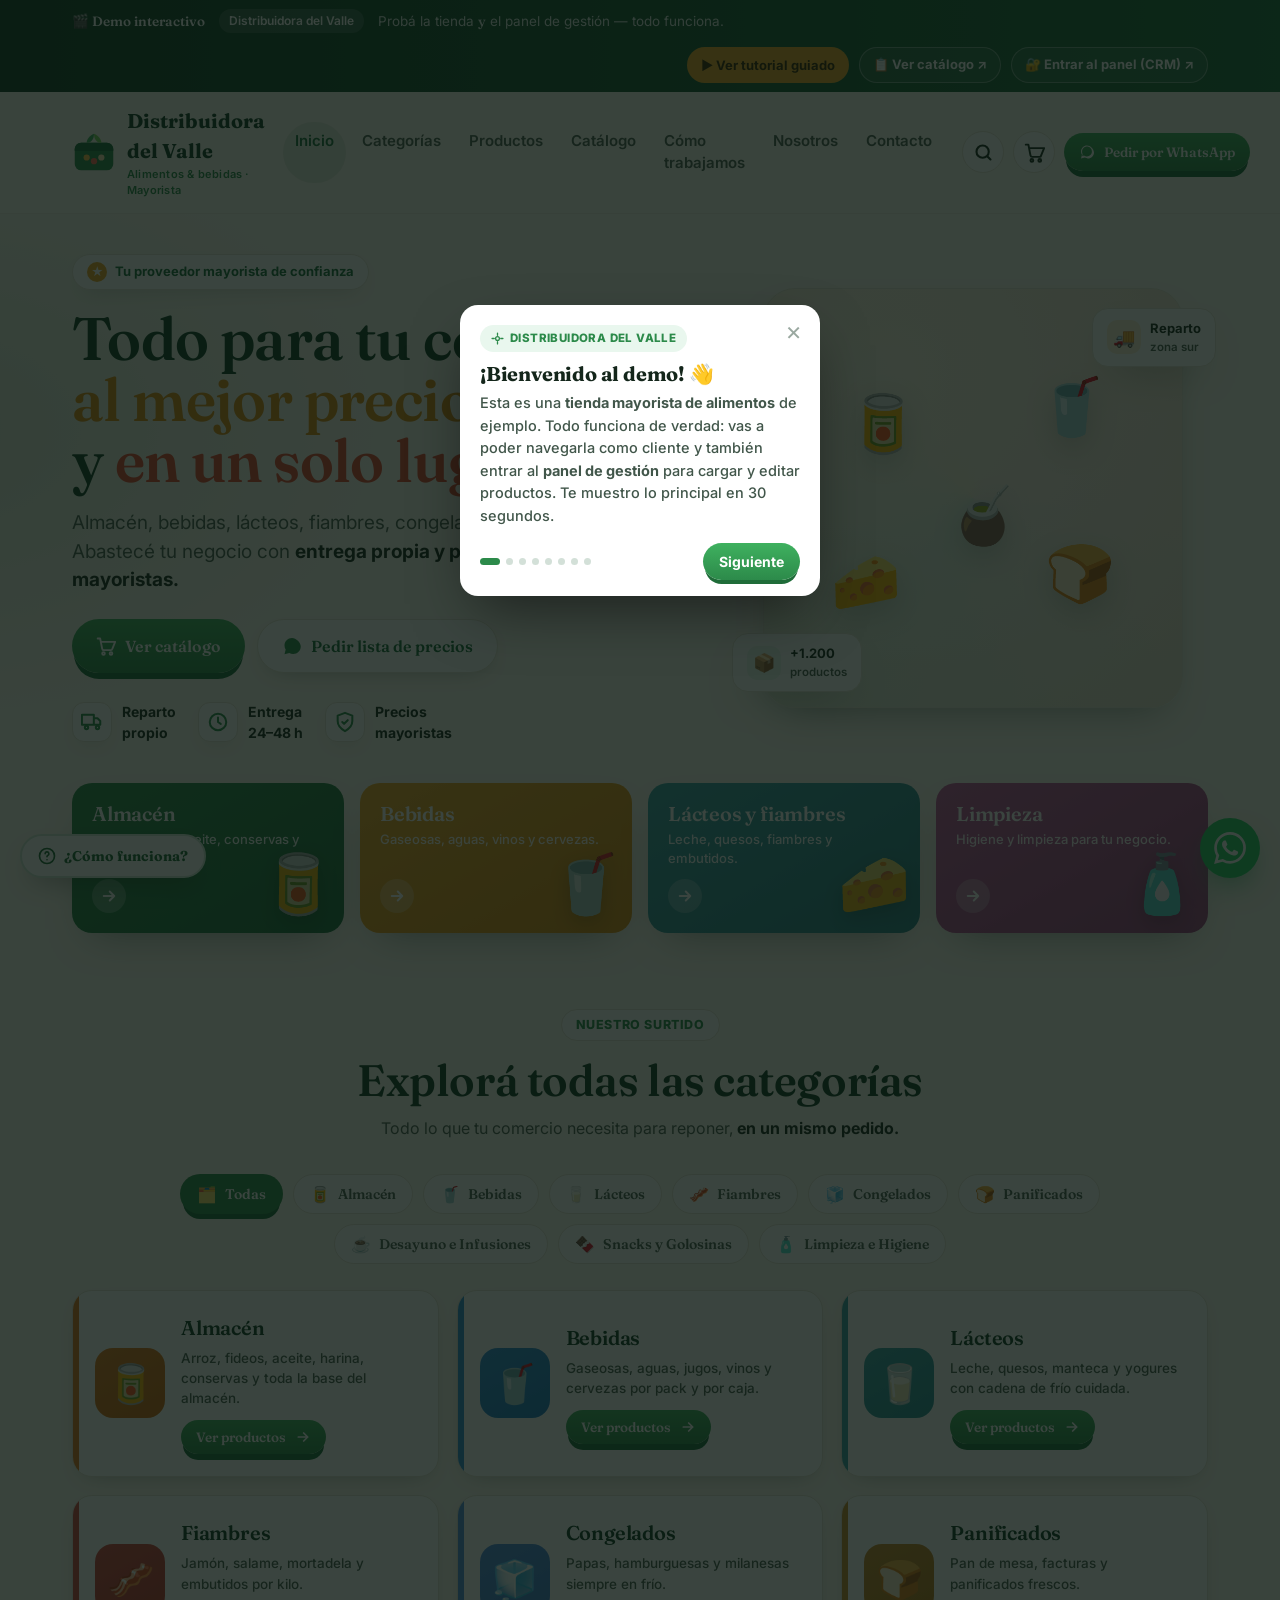
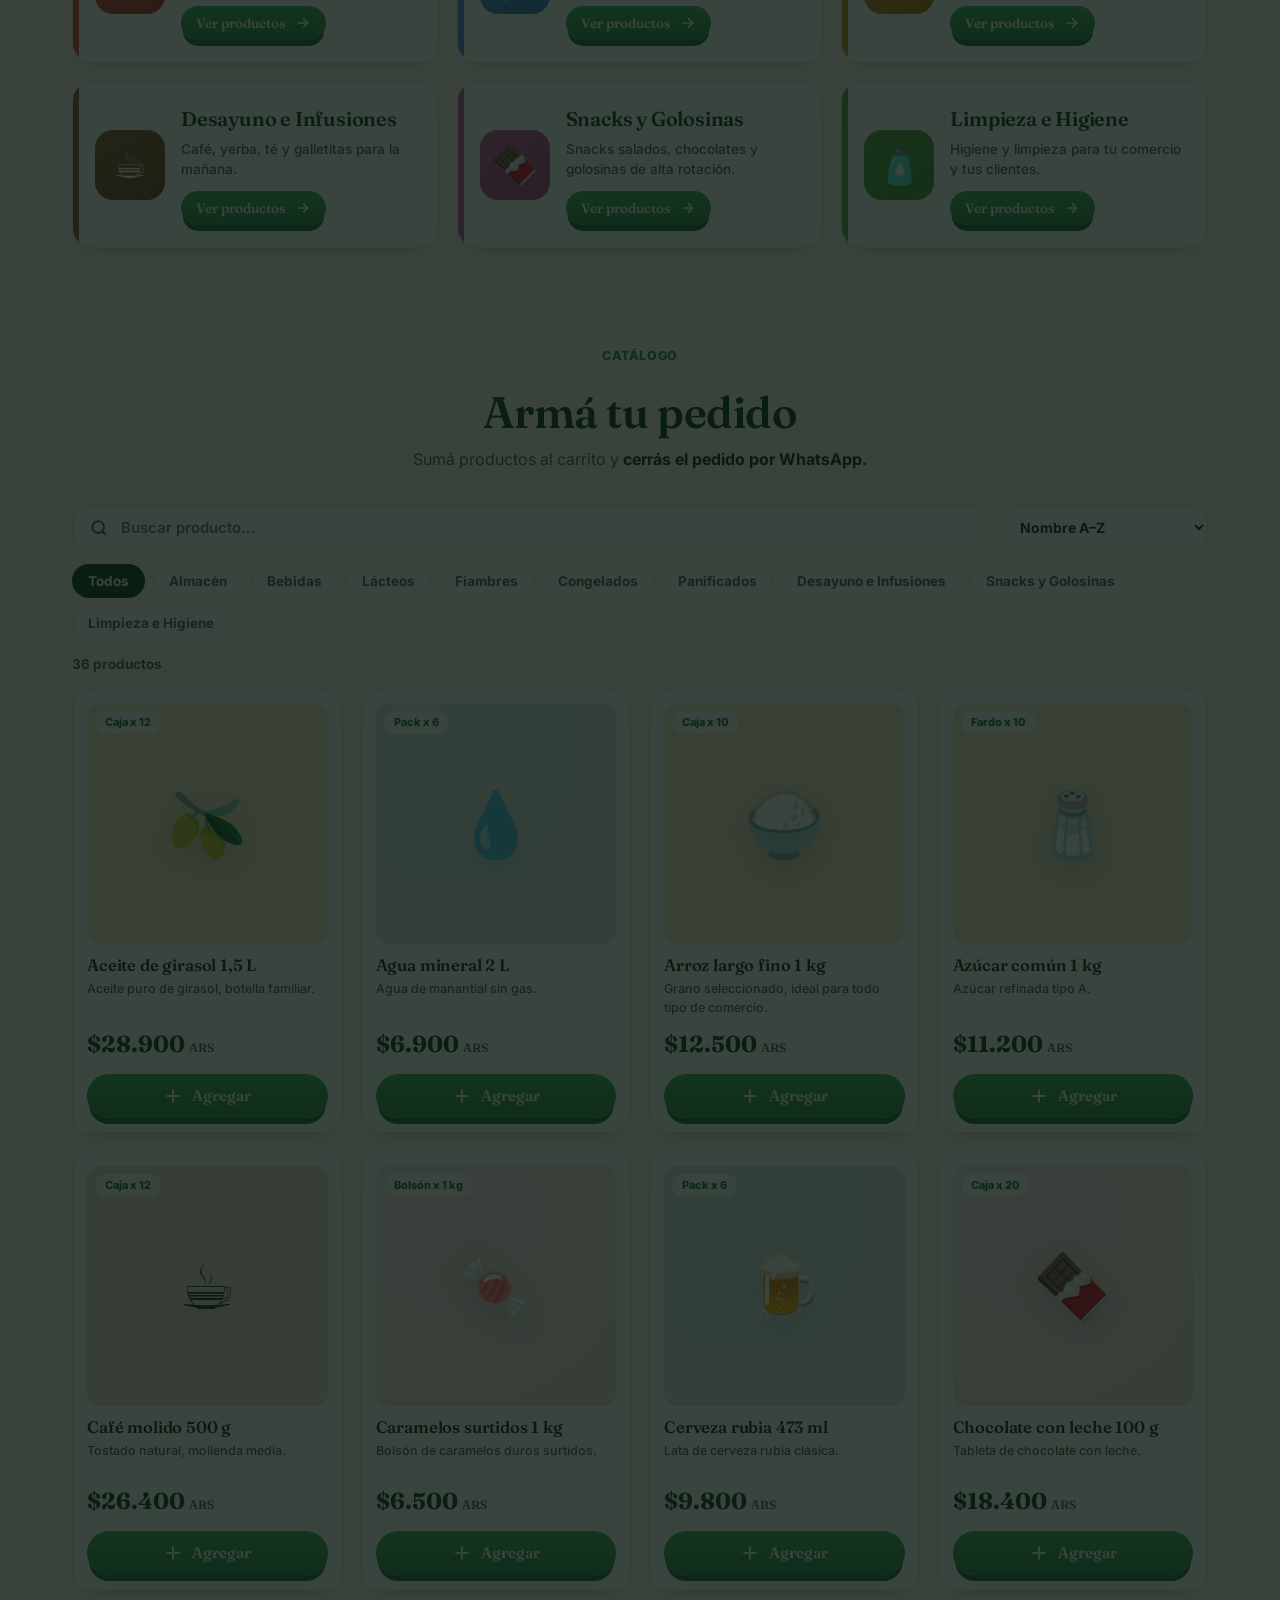
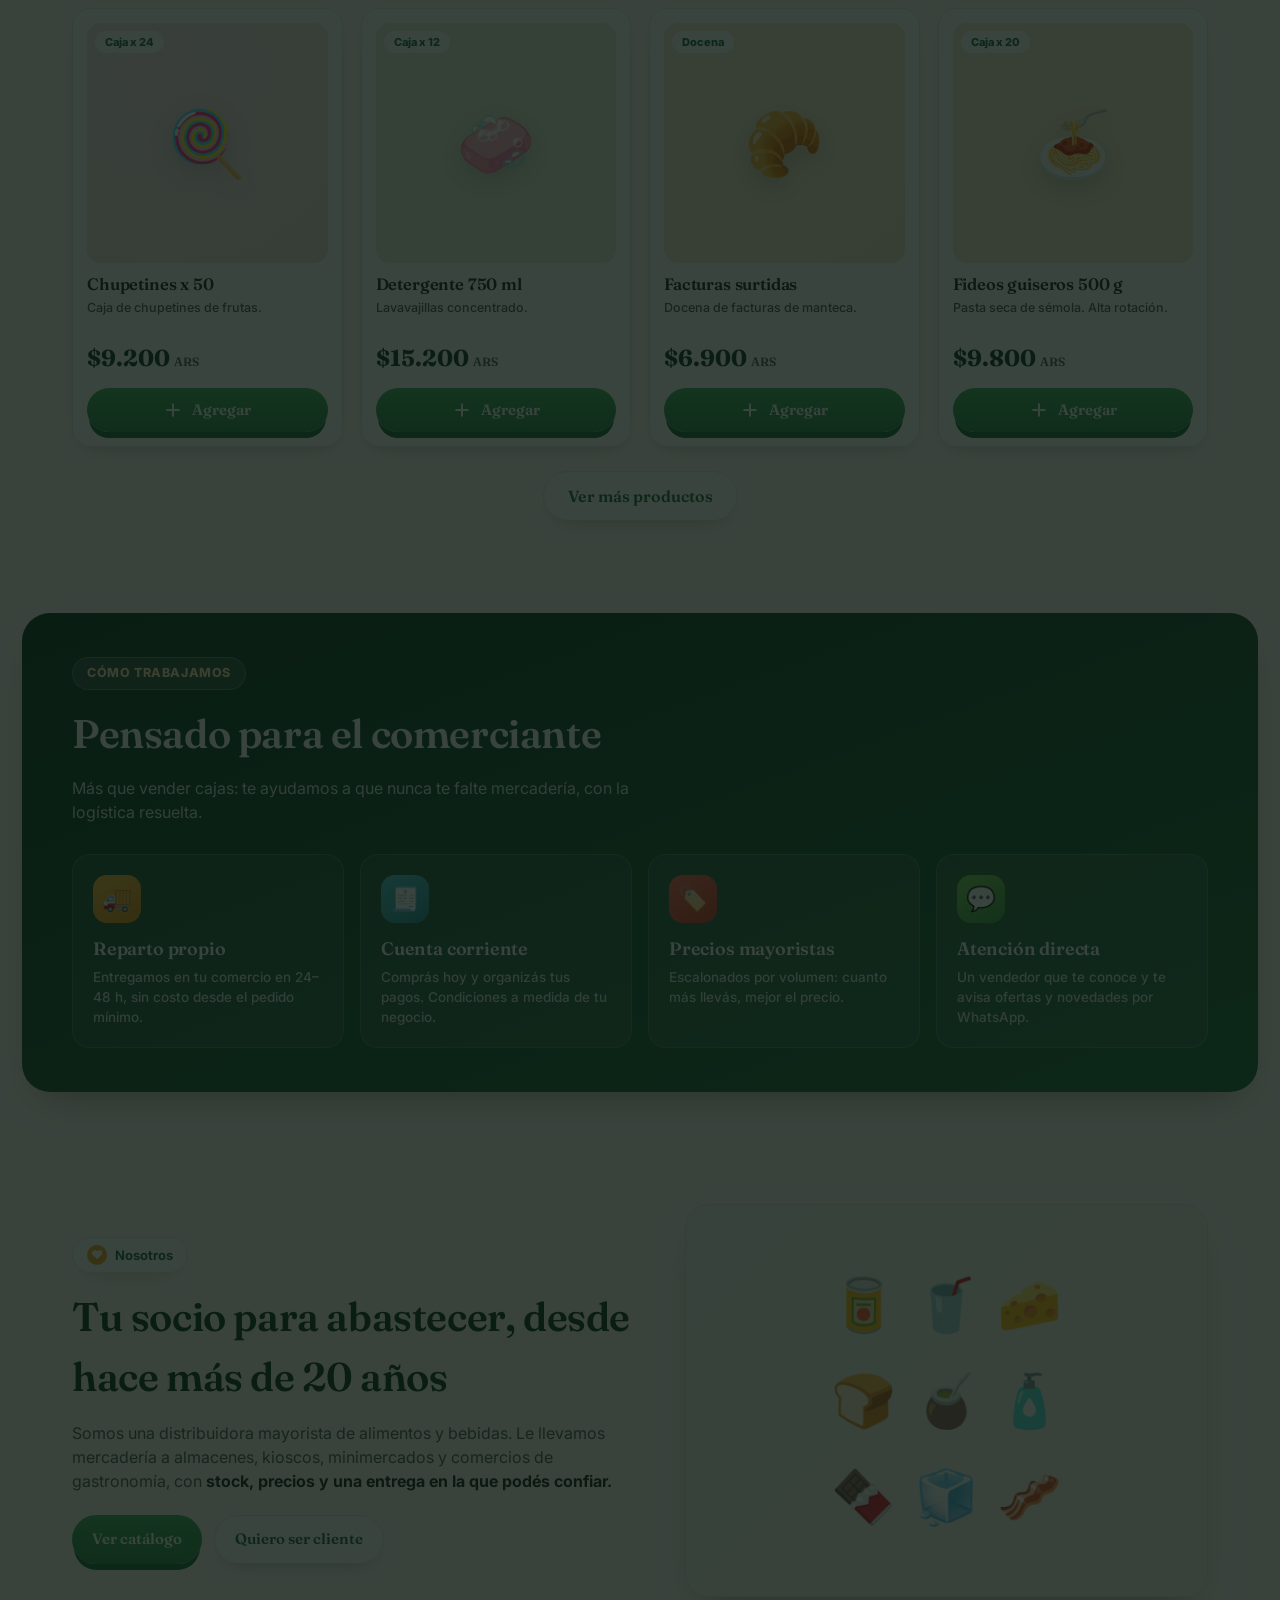
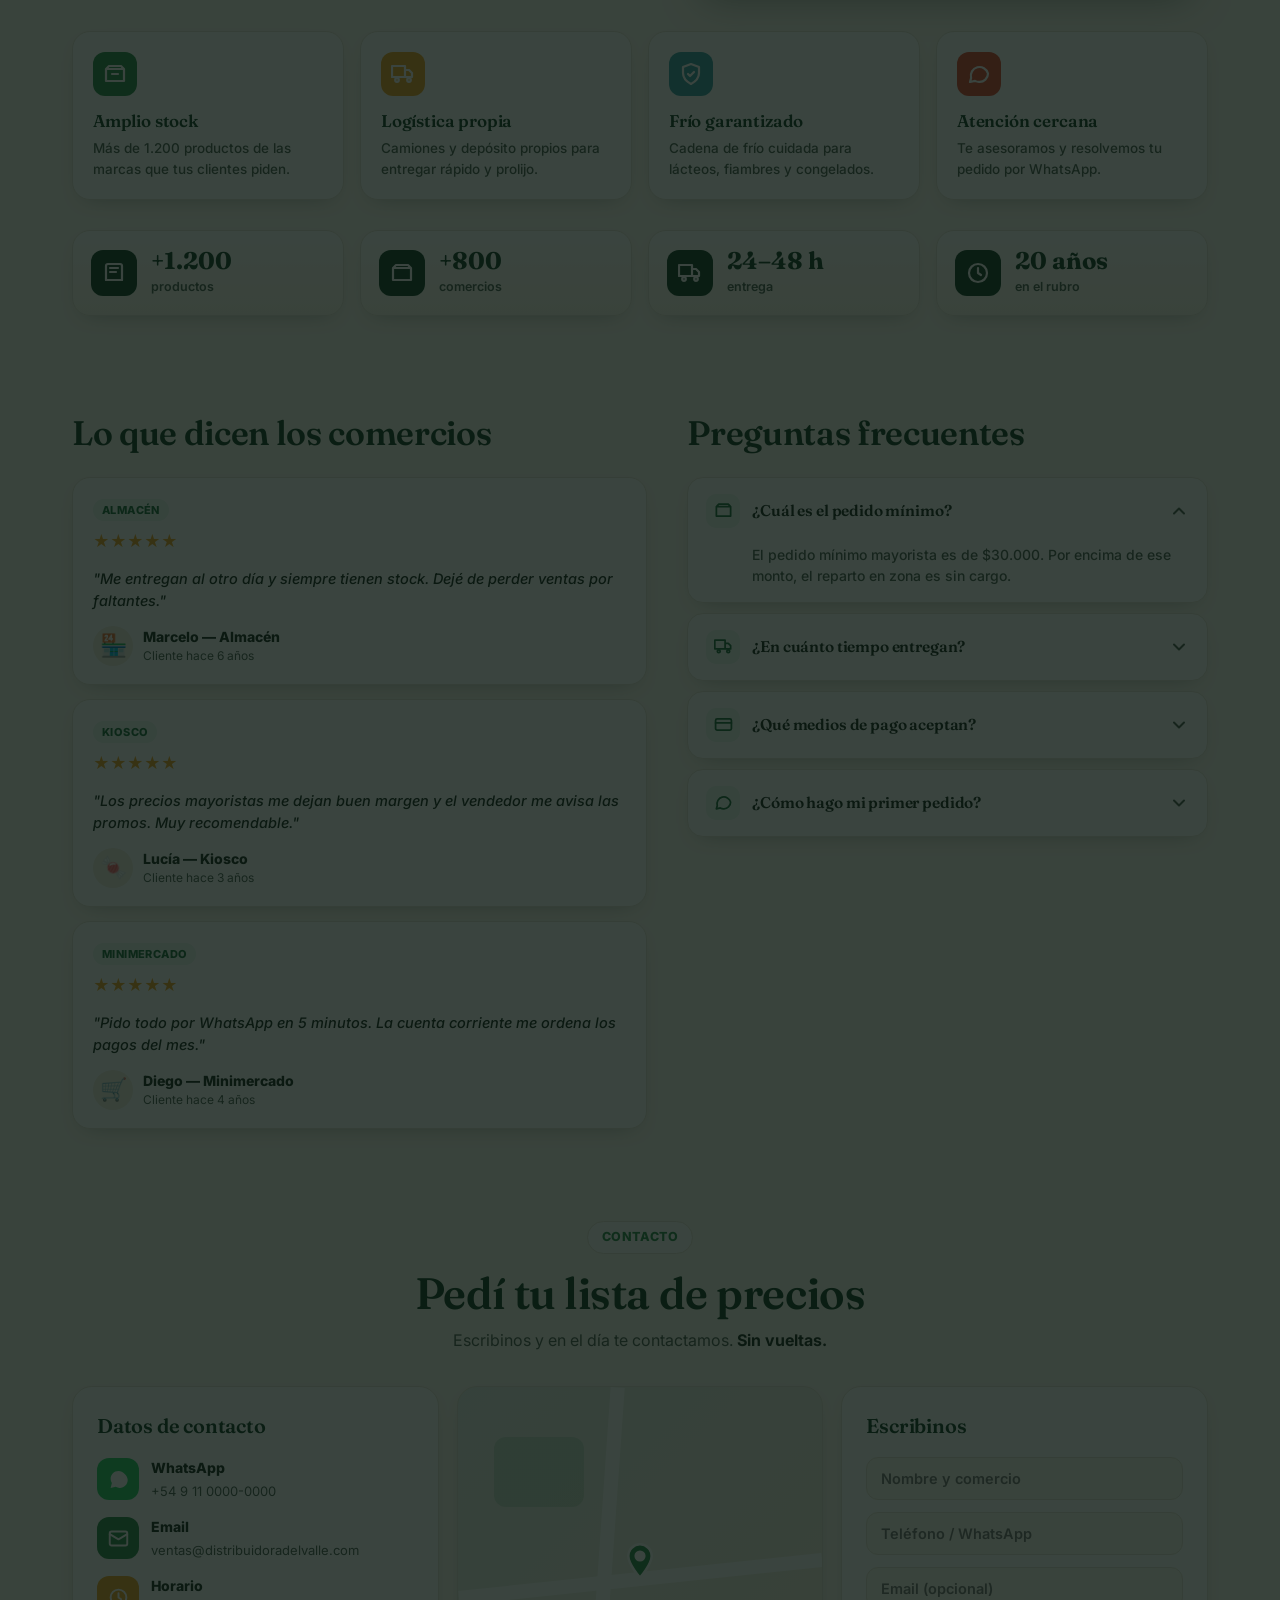
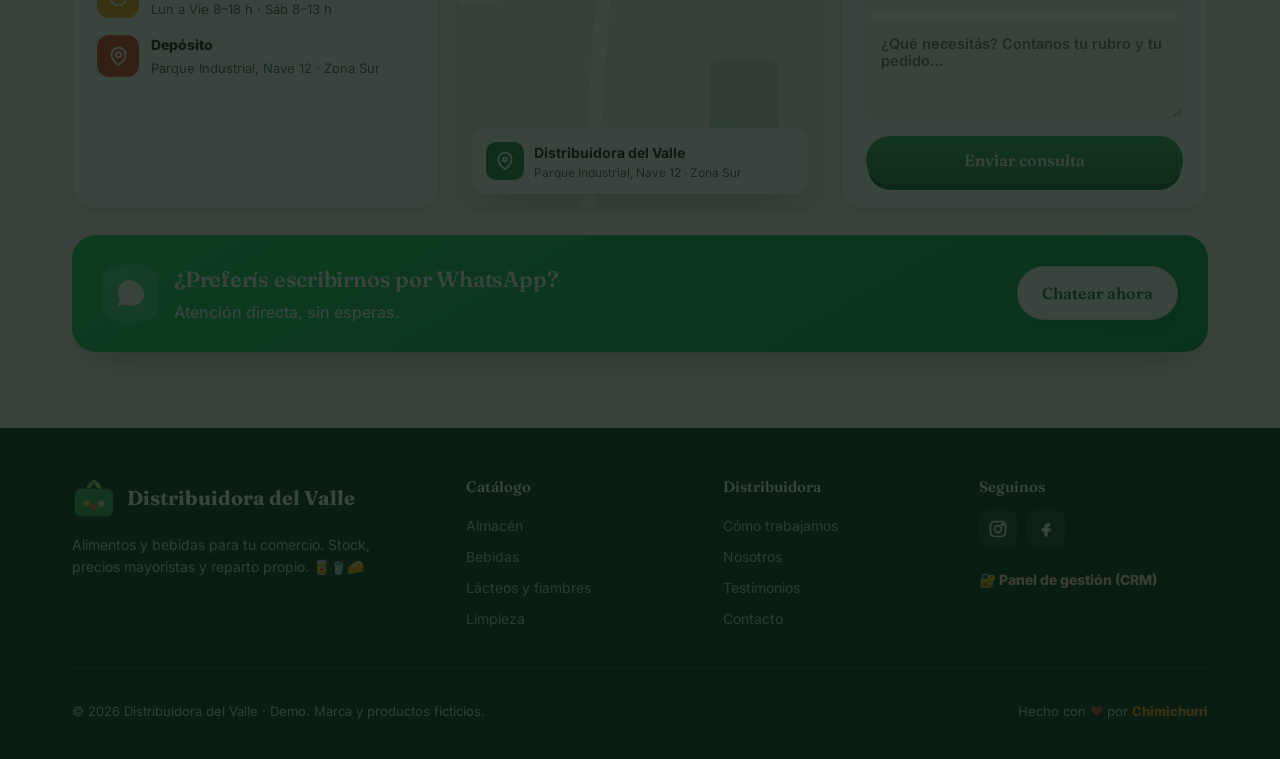
==== commit 32b992b6: "Agrega catálogo online / lista de precios (estructura tipo cementera)" ====
--- a/index.html
+++ b/index.html
@@ -8,7 +8,7 @@
 <link rel="preconnect" href="https://fonts.googleapis.com">
 <link rel="preconnect" href="https://fonts.gstatic.com" crossorigin>
 <link href="https://fonts.googleapis.com/css2?family=Fraunces:opsz,wght@9..144,500;9..144,600;9..144,700&family=Inter:wght@400;500;600;700;800&display=swap" rel="stylesheet">
-<link rel="stylesheet" href="styles.css?v=1">
+<link rel="stylesheet" href="styles.css?v=2">
 <link rel="stylesheet" href="tour.css?v=1">
 </head>
 <body>
@@ -21,6 +21,7 @@
     <span style="opacity:.85">Probá la tienda <b>y</b> el panel de gestión — todo funciona.</span>
     <div class="db-actions">
       <button type="button" class="db-tour" id="startTour">▶ Ver tutorial guiado</button>
+      <a href="catalogo.html">📋 Ver catálogo ↗</a>
       <a href="admin.html" id="panelLink">🔐 Entrar al panel (CRM) ↗</a>
     </div>
   </div>
@@ -43,6 +44,7 @@
       <a href="#inicio" class="active">Inicio</a>
       <a href="#categorias">Categorías</a>
       <a href="#productos">Productos</a>
+      <a href="catalogo.html">Catálogo</a>
       <a href="#servicios">Cómo trabajamos</a>
       <a href="#nosotros">Nosotros</a>
       <a href="#contacto">Contacto</a>
@@ -71,6 +73,7 @@
     <a href="#inicio" data-close>Inicio</a>
     <a href="#categorias" data-close>Categorías</a>
     <a href="#productos" data-close>Productos</a>
+    <a href="catalogo.html" data-close>Catálogo</a>
     <a href="#servicios" data-close>Cómo trabajamos</a>
     <a href="#nosotros" data-close>Nosotros</a>
     <a href="#contacto" data-close>Contacto</a>
--- a/styles.css
+++ b/styles.css
@@ -366,3 +366,63 @@
   .pcard .well .emoji{font-size:52px}
   .band{padding:40px 0}
 }
+
+/* ===========================================================================
+   CATÁLOGO / LISTA DE PRECIOS (catalogo.html)
+   =========================================================================== */
+.lista-hero{background:linear-gradient(160deg,var(--green-900),var(--green-700));color:#fff;padding:34px 0 30px}
+.lista-hero .wrap{display:flex;align-items:flex-end;justify-content:space-between;gap:20px;flex-wrap:wrap}
+.lista-hero .kicker{background:rgba(255,255,255,.12);color:#ffe6b3;border-color:rgba(255,255,255,.22)}
+.lista-hero h1{font-size:clamp(28px,4.4vw,46px);margin:14px 0 0;line-height:1.02}
+.lista-hero p{color:#d7e6dc;font-size:15.5px;margin:8px 0 0;max-width:520px}
+.lista-hero .print-btn{background:rgba(255,255,255,.14);border:1.5px solid rgba(255,255,255,.3);color:#fff;border-radius:999px;font-family:var(--head);font-weight:600;font-size:14px;padding:11px 18px;display:inline-flex;align-items:center;gap:8px}
+.lista-hero .print-btn:hover{background:rgba(255,255,255,.24)}
+
+.lista-toolbar{position:sticky;top:64px;z-index:30;background:var(--cream);padding:14px 0;border-bottom:1px solid var(--line)}
+.lista-toolbar .wrap{display:flex;gap:12px;flex-wrap:wrap;align-items:center}
+.lista-toolbar .shop-search{flex:1;min-width:220px}
+.lista-toolbar select{border:1.5px solid var(--line);border-radius:14px;padding:11px 16px;font-family:var(--body);font-weight:700;font-size:14px;background:#fff;color:var(--ink)}
+.lista-banner{display:flex;gap:12px;align-items:center;background:#fff7e8;border:1.5px solid #f5dca5;color:#8a5a12;border-radius:14px;padding:12px 16px;margin:20px 0 14px;font-weight:600;font-size:13.5px}
+.lista-banner .lb-ic{width:32px;height:32px;border-radius:9px;background:var(--amber);color:#fff;display:grid;place-items:center;flex:none}
+.lista-banner b{color:#6b4508}
+.lista-count{font-weight:800;font-size:13.5px;color:var(--ink-soft);margin:6px 2px 16px}
+
+.catsec{margin-bottom:20px;border:1.5px solid var(--line);border-radius:18px;overflow:hidden;box-shadow:var(--shadow-sm);background:#fff}
+.catsec-head{display:flex;align-items:center;gap:12px;padding:13px 18px;color:#fff}
+.catsec-head .cs-em{width:34px;height:34px;border-radius:9px;background:rgba(255,255,255,.22);display:grid;place-items:center;font-size:19px;flex:none}
+.catsec-head h2{font-size:18px;font-family:var(--head);font-weight:600;letter-spacing:.2px}
+.catsec-head .cs-count{margin-left:auto;background:rgba(255,255,255,.2);border-radius:999px;padding:3px 12px;font-size:12px;font-weight:800}
+.catsec-body{display:flex;flex-direction:column}
+.lrow{display:grid;grid-template-columns:48px 1fr auto auto;gap:14px;align-items:center;padding:11px 18px;border-top:1px solid var(--line)}
+.lrow:first-child{border-top:none}
+.lrow:hover{background:var(--cream)}
+.lrow .lr-tile{width:44px;height:44px;border-radius:11px;display:grid;place-items:center;font-size:24px;background:var(--cream-2);overflow:hidden}
+.lrow .lr-tile img{width:100%;height:100%;object-fit:cover}
+.lrow .lr-name{font-weight:700;font-size:15px;color:var(--ink)}
+.lrow .lr-unit{font-size:12.5px;color:var(--ink-soft);font-weight:600;margin-top:1px}
+.lrow .lr-price{font-family:var(--head);font-weight:700;font-size:19px;color:var(--green-900);white-space:nowrap;text-align:right}
+.lrow .lr-price small{font-size:11px;color:var(--ink-soft);font-weight:600;margin-left:3px}
+.lrow .lr-price.consultar{font-size:14px;color:var(--amber-d);font-family:var(--body);font-weight:800}
+.lrow .lr-action{min-width:118px;display:flex;justify-content:flex-end}
+.lrow .lr-action .add-btn{padding:8px 14px;font-size:13px}
+.lrow .lr-action .qty-stepper{width:118px;justify-content:space-between}
+.lrow .lr-action .qty-stepper button{width:38px;height:34px}
+.lrow .lr-action .qty-stepper span{flex:1}
+.lista-empty{padding:44px;text-align:center;color:var(--ink-soft)}
+.lista-empty b{font-family:var(--head);font-size:20px;color:var(--ink);display:block;margin-bottom:4px}
+
+@media(max-width:640px){
+  .lista-toolbar{top:60px}
+  .lrow{grid-template-columns:44px 1fr;row-gap:8px;padding:12px 14px}
+  .lrow .lr-price{grid-column:2/3;text-align:left}
+  .lrow .lr-action{grid-column:1/-1;justify-content:stretch}
+  .lrow .lr-action .add-btn,.lrow .lr-action .qty-stepper{width:100%}
+  .catsec-head h2{font-size:16px}
+}
+@media print{
+  .demobar,.header,.lista-toolbar .shop-search,.lista-toolbar select,.fab,.dvt-fab,.lr-action,.contact-cta,.footer .socials{display:none!important}
+  body{background:#fff}
+  .lista-hero{background:#fff;color:#000;padding:10px 0}
+  .lista-hero h1,.lista-hero p{color:#000}
+  .catsec{break-inside:avoid;box-shadow:none}
+}
